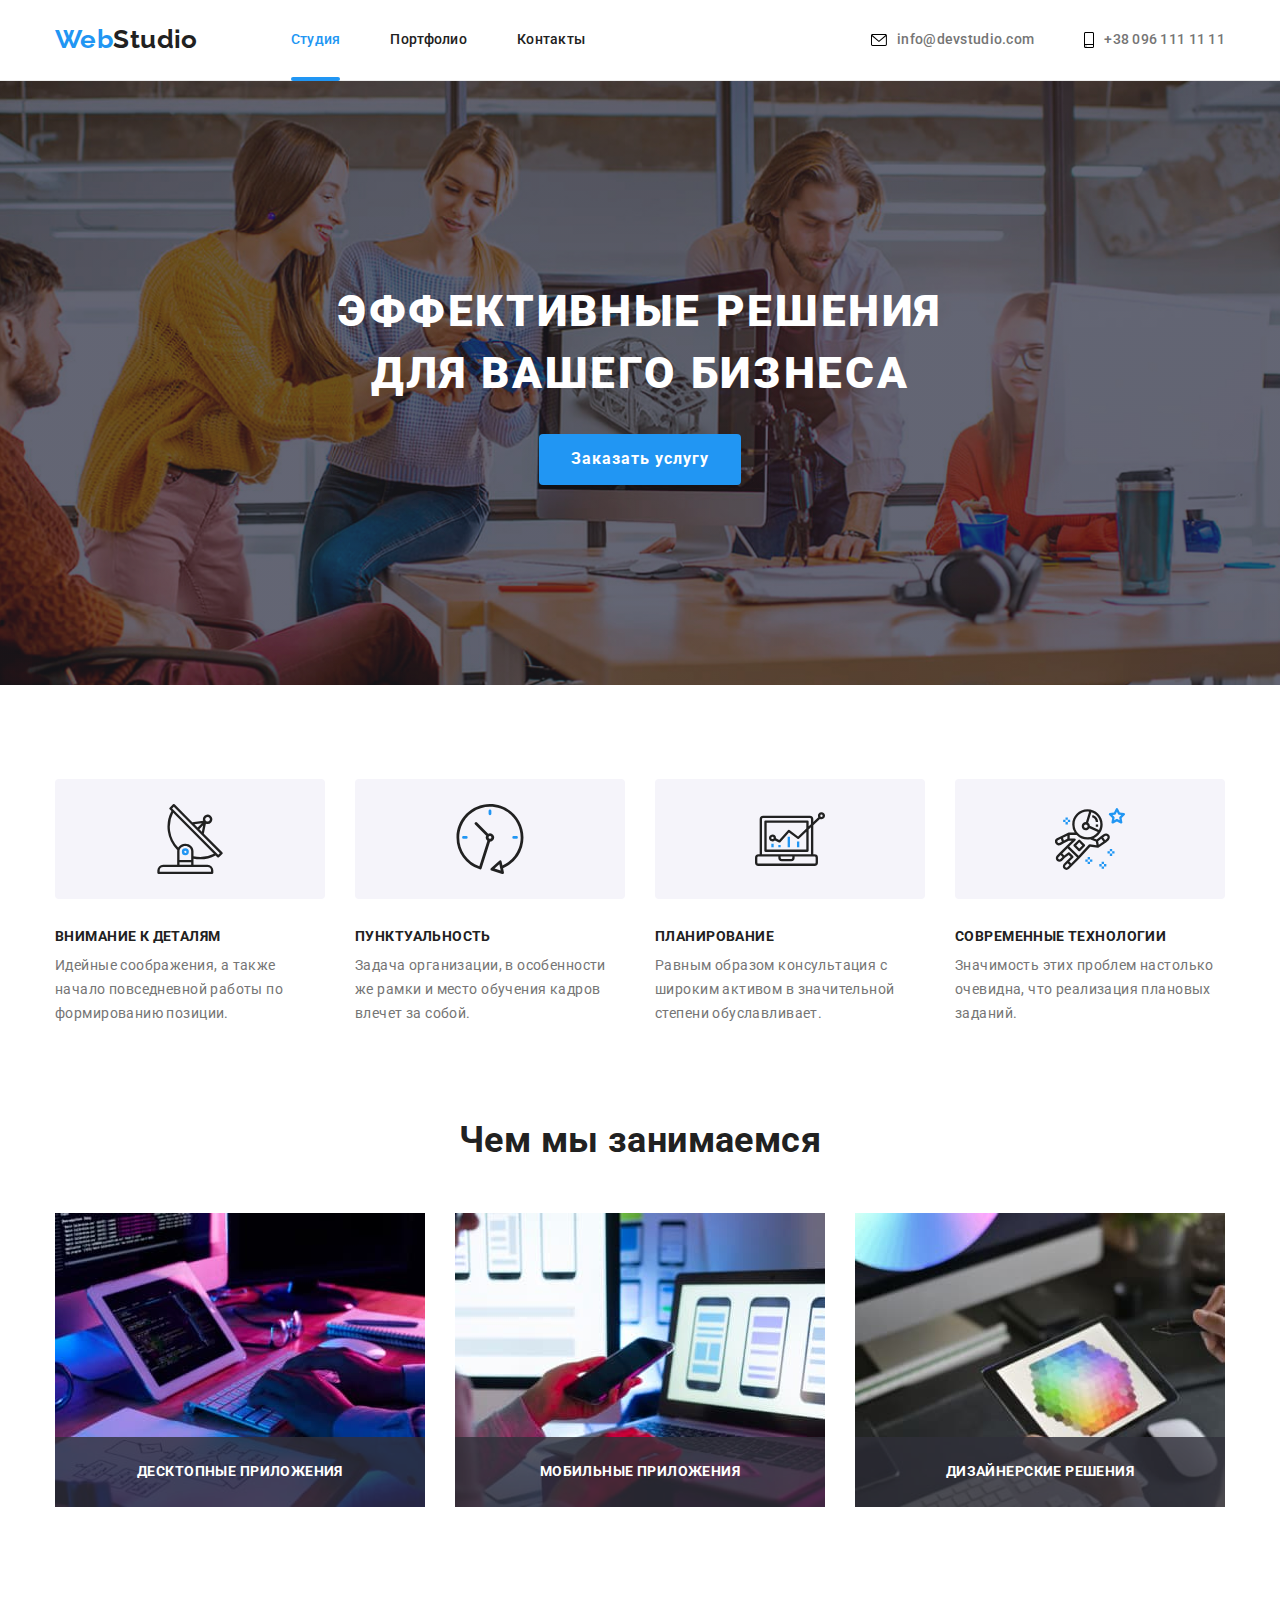
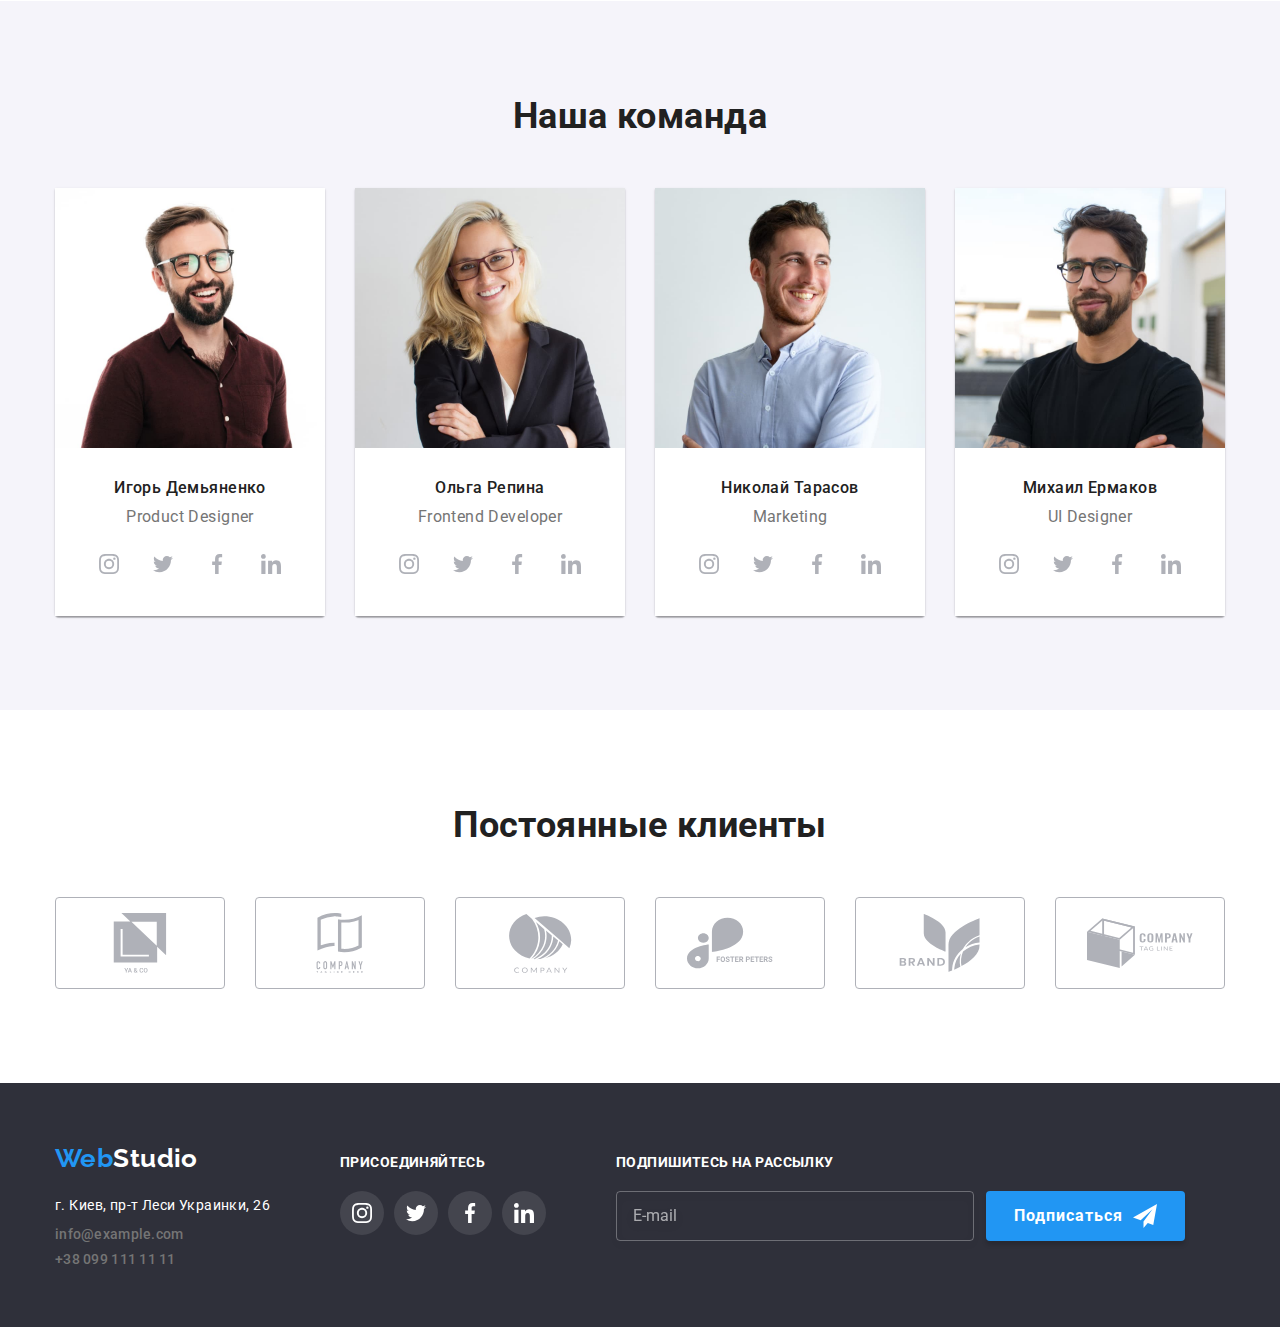
==== index.html @ f2d7e0dc "Initial commit" ====
<!DOCTYPE html>
<html lang="ru">

<head>
	<meta charset="UTF-8">
	<meta http-equiv="X-UA-Compatible" content="IE=edge">
	<meta name="viewport" content="width=device-width, initial-scale=1.0">
	<title>Главная</title>
	<link rel="preconnect" href="https://fonts.googleapis.com">
	<link rel="preconnect" href="https://fonts.gstatic.com" crossorigin>
	<link
		href="https://fonts.googleapis.com/css2?family=Raleway:wght@700&family=Roboto:wght@400;500;700;900&display=swap"
		rel="stylesheet">
	<link rel="stylesheet" href="./css/modern-normalize.css">
	<link rel="stylesheet" href="./css/styles.css">
</head>

<body>
	<header class="header">
		<div class="header__container container">
			<a href="./index.html" class="header__logo logo"><span class="logo-color">Web</span>Studio</a>
			<nav class="header__menu menu">
				<ul class="menu__list">
					<li class="menu__item">
						<a href="./index.html" class="menu__link _active">Студия</a>
					</li>
					<li class="menu__item">
						<a href="./portfolio.html" class="menu__link">Портфолио</a>
					</li>
					<li class="menu__item">
						<a href="#" class="menu__link">Контакты</a>
					</li>
				</ul>
			</nav>
			<ul class="header__list">
				<li class="header__item">
					<a href="mailto:info@devstudio.com" class="header__link contact">
						<svg class="header__icon" width="16" height="12">
							<use href="./images/icons.svg#mail"></use>
						</svg>
						info@devstudio.com
					</a>
				</li>
				<li class="header__item">
					<a href="tel:+380961111111" class="header__link contact">
						<svg class="header__icon" width="10" height="16">
							<use href="./images/icons.svg#phone"></use>
						</svg>
						+38 096 111 11 11
					</a>
				</li>
			</ul>
		</div>
	</header>
	<main class="page">
		<section class="hero">
			<div class="hero__container container">
				<h1 class="hero__title">Эффективные решения для вашего бизнеса</h1>
				<button data-modal-open type="button" class="hero__btn">Заказать услугу</button>
			</div>
		</section>
		<section class="benefits section">
			<div class="benefits__container container">
				<h2 class="visually-hidden">Преимущества</h2>
				<ul class="benefits__list">
					<li class="benefits__item">
						<div class="benefits__box">
							<svg class="benefits__icon" width="70" height="70">
								<use href="./images/icons.svg#antenna"></use>
							</svg>
						</div>
						<h3 class="benefits__title">Внимание к деталям</h3>
						<p class="benefits__text">
							Идейные соображения, а также начало повседневной работы по формированию позиции.
						</p>
					</li>
					<li class="benefits__item">
						<div class="benefits__box">
							<svg class="benefits__icon" width="70" height="70">
								<use href="./images/icons.svg#clock"></use>
							</svg>
						</div>
						<h3 class="benefits__title">Пунктуальность</h3>
						<p class="benefits__text">
							Задача организации, в особенности же рамки и место обучения кадров влечет за собой.
						</p>
					</li>
					<li class="benefits__item">
						<div class="benefits__box">
							<svg class="benefits__icon" width="70" height="70">
								<use href="./images/icons.svg#diagram"></use>
							</svg>
						</div>
						<h3 class="benefits__title">Планирование</h3>
						<p class="benefits__text">
							Равным образом консультация с широким активом в значительной степени обуславливает.
						</p>
					</li>
					<li class="benefits__item">
						<div class="benefits__box">
							<svg class="benefits__icon" width="70" height="70">
								<use href="./images/icons.svg#astronaut"></use>
							</svg>
						</div>
						<h3 class="benefits__title">Современные технологии</h3>
						<p class="benefits__text">
							Значимость этих проблем настолько очевидна, что реализация плановых заданий.
						</p>
					</li>
				</ul>
			</div>
		</section>
		<section class="gallery section">
			<div class="gallery__container container">
				<h2 class="gallery__title title">Чем мы занимаемся</h2>
				<ul class="gallery__list">
					<li class="gallery__item">
						<img src="./images/gallery/box-1.jpg" alt="Работа за компьютером" width="370" height="294">
						<p class="gallery__name">Десктопные приложения</p>
					</li>
					<li class="gallery__item">
						<img src="./images/gallery/box-2.jpg" alt="Работа за телефоном" width="370" height="294">
						<p class="gallery__name">Мобильные приложения</p>
					</li>
					<li class="gallery__item">
						<img src="./images/gallery/box-3.jpg" alt="Работа за планшетом" width="370" height="294">
						<p class="gallery__name">Дизайнерские решения</p>
					</li>
				</ul>
			</div>
		</section>
		<section class="team section">
			<div class="team__container container">
				<h2 class="team__title title">Наша команда</h2>
				<ul class="team__list">
					<li class="team__item">
						<img src="./images/team/human-1.jpg" alt="Парень в очках" width="270" height="260">
						<div class="team__content">
							<h3 class="team__name">Игорь Демьяненко</h3>
							<p class="team__dev" lang="en">Product Designer</p>
							<ul class="social social-center">
								<li class="social-item">
									<a href="#" class="social-link" aria-label="Instagram" target="_blank"
										rel="noopener noreferrer nofollow">
										<svg class="social-icon" width="20" height="20">
											<use href="./images/icons.svg#instagram"></use>
										</svg>
									</a>
								</li>
								<li class="social-item">
									<a href="#" class="social-link" aria-label="Twitter" target="_blank"
										rel="noopener noreferrer nofollow">
										<svg class="social-icon" width="20" height="20">
											<use href="./images/icons.svg#twitter"></use>
										</svg>
									</a>
								</li>
								<li class="social-item">
									<a href="#" class="social-link" aria-label="Facebook" target="_blank"
										rel="noopener noreferrer nofollow">
										<svg class="social-icon" width="20" height="20">
											<use href="./images/icons.svg#facebook"></use>
										</svg>
									</a>
								</li>
								<li class="social-item">
									<a href="#" class="social-link" aria-label="LinkedIn" target="_blank"
										rel="noopener noreferrer nofollow">
										<svg class="social-icon" width="20" height="20">
											<use href="./images/icons.svg#linkedin"></use>
										</svg>
									</a>
								</li>
							</ul>
						</div>
					</li>
					<li class="team__item">
						<img src="./images/team/human-2.jpg" alt="Девушка в очках" width="270" height="260">
						<div class="team__content">
							<h3 class="team__name">Ольга Репина</h3>
							<p class="team__dev" lang="en">Frontend Developer</p>
							<ul class="social social-center">
								<li class="social-item">
									<a href="#" class="social-link" aria-label="Instagram" target="_blank"
										rel="noopener noreferrer nofollow">
										<svg class="social-icon" width="20" height="20">
											<use href="./images/icons.svg#instagram"></use>
										</svg>
									</a>
								</li>
								<li class="social-item">
									<a href="#" class="social-link" aria-label="Twitter" target="_blank"
										rel="noopener noreferrer nofollow">
										<svg class="social-icon" width="20" height="20">
											<use href="./images/icons.svg#twitter"></use>
										</svg>
									</a>
								</li>
								<li class="social-item">
									<a href="#" class="social-link" aria-label="Facebook" target="_blank"
										rel="noopener noreferrer nofollow">
										<svg class="social-icon" width="20" height="20">
											<use href="./images/icons.svg#facebook"></use>
										</svg>
									</a>
								</li>
								<li class="social-item">
									<a href="#" class="social-link" aria-label="LinkedIn" target="_blank"
										rel="noopener noreferrer nofollow">
										<svg class="social-icon" width="20" height="20">
											<use href="./images/icons.svg#linkedin"></use>
										</svg>
									</a>
								</li>
							</ul>
						</div>
					</li>
					<li class="team__item">
						<img src="./images/team/human-3.jpg" alt="Парень в рубашке" width="270" height="260">
						<div class="team__content">
							<h3 class="team__name">Николай Тарасов</h3>
							<p class="team__dev" lang="en">Marketing</p>
							<ul class="social social-center">
								<li class="social-item">
									<a href="#" class="social-link" aria-label="Instagram" target="_blank"
										rel="noopener noreferrer nofollow">
										<svg class="social-icon" width="20" height="20">
											<use href="./images/icons.svg#instagram"></use>
										</svg>
									</a>
								</li>
								<li class="social-item">
									<a href="#" class="social-link" aria-label="Twitter" target="_blank"
										rel="noopener noreferrer nofollow">
										<svg class="social-icon" width="20" height="20">
											<use href="./images/icons.svg#twitter"></use>
										</svg>
									</a>
								</li>
								<li class="social-item">
									<a href="#" class="social-link" aria-label="Facebook" target="_blank"
										rel="noopener noreferrer nofollow">
										<svg class="social-icon" width="20" height="20">
											<use href="./images/icons.svg#facebook"></use>
										</svg>
									</a>
								</li>
								<li class="social-item">
									<a href="#" class="social-link" aria-label="LinkedIn" target="_blank"
										rel="noopener noreferrer nofollow">
										<svg class="social-icon" width="20" height="20">
											<use href="./images/icons.svg#linkedin"></use>
										</svg>
									</a>
								</li>
							</ul>
						</div>
					</li>
					<li class="team__item">
						<img src="./images/team/human-4.jpg" alt="Парень в футболке" width="270" height="260">
						<div class="team__content">
							<h3 class="team__name">Михаил Ермаков</h3>
							<p class="team__dev" lang="en">UI Designer</p>
							<ul class="social social-center">
								<li class="social-item">
									<a href="#" class="social-link" aria-label="Instagram" target="_blank"
										rel="noopener noreferrer nofollow">
										<svg class="social-icon" width="20" height="20">
											<use href="./images/icons.svg#instagram"></use>
										</svg>
									</a>
								</li>
								<li class="social-item">
									<a href="#" class="social-link" aria-label="Twitter" target="_blank"
										rel="noopener noreferrer nofollow">
										<svg class="social-icon" width="20" height="20">
											<use href="./images/icons.svg#twitter"></use>
										</svg>
									</a>
								</li>
								<li class="social-item">
									<a href="#" class="social-link" aria-label="Facebook" target="_blank"
										rel="noopener noreferrer nofollow">
										<svg class="social-icon" width="20" height="20">
											<use href="./images/icons.svg#facebook"></use>
										</svg>
									</a>
								</li>
								<li class="social-item">
									<a href="#" class="social-link" aria-label="LinkedIn" target="_blank"
										rel="noopener noreferrer nofollow">
										<svg class="social-icon" width="20" height="20">
											<use href="./images/icons.svg#linkedin"></use>
										</svg>
									</a>
								</li>
							</ul>
						</div>
					</li>
				</ul>
			</div>
		</section>
		<section class="clients section">
			<div class="clients__container container">
				<h2 class="clients__title title">Постоянные клиенты</h2>
				<ul class="clients__list">
					<li class="clients__item">
						<a href="#" class="clients__link" aria-label="YA & CO">
							<svg class="clients__icon" width="106" height="60">
								<use href="./images/icons.svg#client-1"></use>
							</svg>
						</a>
					</li>
					<li class="clients__item">
						<a href="#" class="clients__link" aria-label="Company Tagline Here">
							<svg class="clients__icon" width="106" height="60">
								<use href="./images/icons.svg#client-2"></use>
							</svg>
						</a>
					</li>
					<li class="clients__item">
						<a href="#" class="clients__link" aria-label="Company">
							<svg class="clients__icon" width="106" height="60">
								<use href="./images/icons.svg#client-3"></use>
							</svg>
						</a>
					</li>
					<li class="clients__item">
						<a href="#" class="clients__link" aria-label="Foster Peters">
							<svg class="clients__icon" width="106" height="60">
								<use href="./images/icons.svg#client-4"></use>
							</svg>
						</a>
					</li>
					<li class="clients__item">
						<a href="#" class="clients__link" aria-label="Brand">
							<svg class="clients__icon" width="106" height="60">
								<use href="./images/icons.svg#client-5"></use>
							</svg>
						</a>
					</li>
					<li class="clients__item">
						<a href="#" class="clients__link" aria-label="Company Tag Line">
							<svg class="clients__icon" width="106" height="60">
								<use href="./images/icons.svg#client-6"></use>
							</svg>
						</a>
					</li>
				</ul>
			</div>
		</section>
		<footer class="footer">
			<div class="footer__container container">
				<div class="footer__contacts">
					<a href="./index.html" class="footer__logo logo"><span class="logo-color">Web</span>Studio</a>
					<address class="footer__address">
						г. Киев, пр-т Леси Украинки, 26
					</address>
					<ul class="footer__list">
						<li class="footer__item">
							<a href="mailto:info@example.com" class="footer__link contact">info@example.com</a>
						</li>
						<li class="footer__item">
							<a href="tel:+380991111111" class="footer__link contact">+38 099 111 11 11</a>
						</li>
					</ul>
				</div>
				<div class="footer__social">
					<b class="footer__title">Присоединяйтесь</b>
					<ul class="social">
						<li class="social-item">
							<a href="#" class="social-link social-link_bg" aria-label="Instagram" target="_blank"
								rel="noopener noreferrer nofollow">
								<svg class="social-icon social-icon_white" width="20" height="20">
									<use href="./images/icons.svg#instagram"></use>
								</svg>
							</a>
						</li>
						<li class="social-item">
							<a href="#" class="social-link social-link_bg" aria-label="Twitter" target="_blank"
								rel="noopener noreferrer nofollow">
								<svg class="social-icon social-icon_white" width="20" height="20">
									<use href="./images/icons.svg#twitter"></use>
								</svg>
							</a>
						</li>
						<li class="social-item">
							<a href="#" class="social-link social-link_bg" aria-label="Facebook" target="_blank"
								rel="noopener noreferrer nofollow">
								<svg class="social-icon social-icon_white" width="20" height="20">
									<use href="./images/icons.svg#facebook"></use>
								</svg>
							</a>
						</li>
						<li class="social-item">
							<a href="#" class="social-link social-link_bg" aria-label="LinkedIn" target="_blank"
								rel="noopener noreferrer nofollow">
								<svg class="social-icon social-icon_white" width="20" height="20">
									<use href="./images/icons.svg#linkedin"></use>
								</svg>
							</a>
						</li>
					</ul>
				</div>
				<div class="footer__subscribe subscribe-footer">
					<b class="footer__title">Подпишитесь на рассылку</b>
					<form name="subscribe" autocomplete="off" class="subscribe-footer__form">
						<input type="email" name="email" class="subscribe-footer__input" placeholder="E-mail">
						<button type="submit" class="subscribe-footer__btn">
							Подписаться
							<svg width="24" height="24" class="subscribe-footer__icon">
								<use href="./images/icons.svg#send"></use>
							</svg>
						</button>
					</form>
				</div>
			</div>
		</footer>
		<div data-modal class="modal is-hidden">
			<div class="modal__wrapper">
				<button data-modal-close type="button" class="modal__close">
					<svg class="modal__icon-btn" width="18" height="18">
						<use href="./images/icons.svg#close"></use>
					</svg>
				</button>
				<div class="modal__content">
					<h2 class="modal__title">Оставьте свои данные, мы вам перезвоним</h2>
					<form name="user-form" autocomplete="off" class="modal__form">
						<label class="modal__label">
							<span class="modal__label-text">Имя</span>
							<input type="text" name="name" class="modal__input" required>
							<svg class="modal__icon" width="18" height="18">
								<use href="./images/icons.svg#modal-user"></use>
							</svg>
						</label>
						<label class="modal__label">
							<span class="modal__label-text">Телефон</span>
							<input type="tel" name="tel" class="modal__input" required>
							<svg class="modal__icon" width="18" height="18">
								<use href="./images/icons.svg#modal-phone"></use>
							</svg>
						</label>
						<label class="modal__label">
							<span class="modal__label-text">Почта</span>
							<input type="email" name="email" class="modal__input" required>
							<svg class="modal__icon" width="18" height="18">
								<use href="./images/icons.svg#modal-mail"></use>
							</svg>
						</label>
						<label class="modal__label">
							<span class="modal__label-text">Комментарий</span>
							<textarea name="comment" placeholder="Введите текст"
								class="modal__input modal__input-message"></textarea>
						</label>
						<label class="modal__label-check">
							<input type="checkbox" name="check" value="terms" class="modal__input-check">
							<svg class="modal__icon-check" width="11" height="8">
								<use href="./images/icons.svg#modal-check"></use>
							</svg>
							<span class="modal__terms">
								Соглашаюсь с рассылкой и принимаю
								<a href="#" class="modal__terms-link">Условия договора</a>
							</span>
						</label>
						<button type="submit" class="modal__btn">Отправить</button>
					</form>
				</div>
			</div>
		</div>
	</main>
	<script src="./js/modal.js"></script>
</body>

</html>
---- css/styles.css ----
/* Переменные */
:root {
	--main-color: #212121;
	--front-color: #2196f3;
	--other-color: #757575;
	--light-color: #fff;
	--icon-color: #afb1b8;

	--main-bg-color: #2f303a;
	--light-bg-color: #f5f4fa;
	--btn-bg-color: #2196f3;

	--items: 4;
	--indent: 30px;
}

/* Общие стили */
.visually-hidden {
	position: absolute;
	width: 1px;
	height: 1px;
	margin: -1px;
	border: 0;
	padding: 0;
	white-space: nowrap;
	clip-path: inset(100%);
	clip: rect(0 0 0 0);
	overflow: hidden;
}

.container {
	max-width: 1200px;
	margin: 0 auto;
	padding: 0 15px;
}

.logo {
	font-family: 'Raleway';
	font-weight: 700;
	font-size: 26px;
	line-height: 1.2;
}
.logo-color {
	color: var(--front-color);
}

.section {
	padding: 94px 0;
}

.title {
	text-align: center;
	font-weight: 700;
	font-size: 36px;
	line-height: 1.2;
	margin-bottom: 50px;
}

.social {
	display: flex;
	column-gap: 10px;
}
.social-center {
	justify-content: center;
}
.social-link {
	display: flex;
	justify-content: center;
	align-items: center;
	width: 44px;
	height: 44px;
	border-radius: 100%;
	transition: background-color 250ms cubic-bezier(0.4, 0, 0.2, 1);
}
.social-link_bg {
	background-color: rgba(255, 255, 255, 0.1);
}
.social-link:hover,
.social-link:focus {
	background-color: var(--front-color);
}
.social-icon {
	fill: var(--icon-color);
	transition: fill 250ms cubic-bezier(0.4, 0, 0.2, 1);
}
.social-icon_white {
	fill: var(--light-color);
}
.social-link:hover .social-icon,
.social-link:focus .social-icon {
	fill: var(--light-color);
}

/* Header */
.header {
	border-bottom: 1px solid #ececec;
}
.header__container {
	display: flex;
	align-items: center;
}
.menu__list {
	display: flex;
	column-gap: 50px;
	margin-left: 93px;
}
.menu__link {
	position: relative;
	font-weight: 500;
	letter-spacing: .02em;
	display: block;
	padding: 32px 0;
	transition: color 250ms cubic-bezier(0.4, 0, 0.2, 1);
}
.menu__link::after {
	content: '';
	position: absolute;
	left: 0;
	bottom: -1.5px;
	width: 100%;
	height: 4px;
	border-radius: 2px;	
	background-color: var(--front-color);
	transform: scale(0);
	transition: transform 250ms cubic-bezier(0.4, 0, 0.2, 1);
}
.menu__link:hover,
.menu__link:focus {
	color: var(--front-color);
}
.menu__link:hover::after,
.menu__link:focus::after{
	transform: scale(1);
}
._active {
	color: var(--front-color);
	
}
._active::after {
	transform: scale(1);
}
.header__list {
	display: flex;
	column-gap: 50px;
	margin-left: auto;
}
.header__link {
	display: flex;
	align-items: center;
	column-gap: 10px;
	padding: 32px 0;
}
.header__link:hover .header__icon,
.header__link:focus .header__icon {
	fill: var(--front-color);
}
.header__icon {
	transition: fill 250ms cubic-bezier(0.4, 0, 0.2, 1);
}

.contact {
	font-weight: 500;
	letter-spacing: .02em;
	color: var(--other-color);
	transition: color 250ms cubic-bezier(0.4, 0, 0.2, 1);
}
.contact:hover,
.contact:focus {
	color: var(--front-color);
}

/* Footer */
.footer {
	background-color: var(--main-bg-color);
	padding: 60px 0;
}
.footer__container {
	display: flex;
	align-items: baseline;
	column-gap: 70px;
}
.footer__logo {
	display: block;
	color: var(--light-color);
	margin-bottom: 20px;
}
.footer__address {
	line-height: 1.7;
	color: var(--light-color);
	margin-bottom: 9px;
}
.footer__item:not(:last-child) {
	margin-bottom: 9px;
}
.footer__title {
	display: block;
	font-weight: 700;
	text-transform: uppercase;
	color: var(--light-color);
	margin-bottom: 20px;
}
.footer__subscribe {
}
.subscribe-footer {
}
.subscribe-footer__form {
	display: flex;
	column-gap: 12px;
}
.subscribe-footer__input {
	padding: 15px 16px;
	width: 358px;
	height: 50px;
	border: 1px solid rgba(255, 255, 255, 0.3);
	filter: drop-shadow(0px 4px 4px rgba(0, 0, 0, 0.15));
	border-radius: 4px;
	outline: none;
	background-color: inherit;
	color: var(--light-color);
	transition: border-color 250ms cubic-bezier(0.4, 0, 0.2, 1);
}
.subscribe-footer__input::placeholder {
	font-size: 16px;
	line-height: 1.3;
	color: rgba(255, 255, 255, 0.6);
}
.subscribe-footer__input:focus {
	border-color: var(--front-color);
}
.subscribe-footer__btn {
	display: flex;
	justify-content: center;
	align-items: center;
	column-gap: 10px;
	padding: 10px 28px;
	background-color: var(--btn-bg-color);
	box-shadow: 0px 4px 4px rgba(0, 0, 0, 0.15);
	border-radius: 4px;
	font-size: 16px;
	line-height: 1.9;
	letter-spacing: .06em;
	font-weight: 700;
	color: var(--light-color);
	transition: background-color 250ms cubic-bezier(0.4, 0, 0.2, 1), box-shadow 250ms cubic-bezier(0.4, 0, 0.2, 1);
}
.subscribe-footer__btn:hover,
.subscribe-footer__btn:focus {
	background-color: #188ce8;
}
.subscribe-footer__icon {
	fill: var(--light-color);
}

/* Главная страница */
/* Section Hero */
.hero {
	background-color: var(--main-bg-color);
	background-image: linear-gradient(to right, rgba(47, 48, 58, 0.4), rgba(47, 48, 58, 0.4)), 
							url("../images/hero/bg.jpg");
	background-repeat: no-repeat;
	background-size: cover;
	background-position: top center;
	padding: 200px 0;
	max-width: 1600px;
	margin: 0 auto;
}
.hero__title {
	font-weight: 900;
	font-size: 44px;
	line-height: 1.4;
	letter-spacing: .06em;
	text-transform: uppercase;
	color: var(--light-color);
	text-align: center;
	max-width: 700px;
	margin: 0 auto 30px;
}
.hero__btn {
	display: block;
	margin: 0 auto;
	padding: 10px 32px;
	background-color: var(--btn-bg-color);
	box-shadow: 0px 4px 4px rgba(0, 0, 0, 0.15);
	border-radius: 4px;
	font-weight: 700;
	font-size: 16px;
	line-height: 1.9;
	letter-spacing: .06em;
	color: var(--light-color);
	transition: background-color 250ms cubic-bezier(0.4, 0, 0.2, 1), box-shadow 250ms cubic-bezier(0.4, 0, 0.2, 1);
}
.hero__btn:hover,
.hero__btn:focus {
	background-color: #188ce8;
	box-shadow: 5px 10px 10px rgba(0, 0, 0, 0.35);
}

/* Section Benefits */
.benefits {
	padding-bottom: 47px;
}
.benefits__list {
	display: flex;
	column-gap: var(--indent);
}
.benefits__item {
	flex-basis: calc((100% - var(--indent) * (var(--items) - 1)) / var(--items));
	letter-spacing: .03em;
}
.benefits__box {
	width: 270px;
	height: 120px;
	display: flex;
	justify-content: center;
	align-items: center;
	margin-bottom: 30px;
	background-color: var(--light-bg-color);
	border-radius: 4px;
}
.benefits__icon {
	display: block;
}
.benefits__title {
	font-weight: 700;
	text-transform: uppercase;
	margin-bottom: 10px;
}
.benefits__text {
	line-height: 1.7;
	color: var(--other-color);
}

/* Section Gallery */
.gallery {
	padding-top: 47px;
}
.gallery__list {
	display: flex;
	column-gap: var(--indent);
	--items: 3;
}
.gallery__item {
	flex-basis: calc((100% - var(--indent) * (var(--items) - 1)) / var(--items));
	position: relative;
}
.gallery__name {
	position: absolute;
	left: 0;
	bottom: 0;
	width: 100%;
	height: 70px;
	background-color: rgba(47, 48, 58, 0.8);
	color: var(--light-color);
	font-weight: 700;
	text-transform: uppercase;
	display: flex;
	justify-content: center;
	align-items: center;
}

/* Section Team */
.team {
	background-color: var(--light-bg-color);
}
.team__list {
	display: flex;
	column-gap: var(--indent);
}
.team__item {
	flex-basis: calc((100% - var(--indent) * (var(--items) - 1)) / var(--items));
	box-shadow: 0px 1px 3px rgba(0, 0, 0, 0.12), 
					0px 1px 1px rgba(0, 0, 0, 0.14), 
					0px 2px 1px rgba(0, 0,0, 0.2);
	border-radius: 0px 0px 4px 4px;
}
.team__content {
	font-size: 16px;
	line-height: 1.2;
	padding: 30px 0;
	text-align: center;
	background-color: var(--light-color);
}
.team__name {
	font-weight: 500;
	margin-bottom: 10px;
}
.team__dev {
	color: var(--other-color);
	margin-bottom: 16px;
}

/* Section Clients */
.clients__list {
	display: flex;
	column-gap: var(--indent);
}
.clients__item {
	flex-basis: calc((100% - var(--indent) * (var(--items) - 1)) / var(--items));
}
.clients__link {
	width: 170px;
	height: 92px;
	display: flex;
	justify-content: center;
	align-items: center;
	border: 1px solid var(--icon-color);
	border-radius: 4px;
	transition: border-color 250ms cubic-bezier(0.4, 0, 0.2, 1);
}
.clients__link:hover,
.clients__link:focus {
	border-color: var(--front-color);
}
.clients__icon {
	fill: var(--icon-color);
	transition: fill 250ms cubic-bezier(0.4, 0, 0.2, 1);
}
.clients__link:hover .clients__icon,
.clients__link:focus .clients__icon {
	fill: var(--front-color);
}

/* Страница Портфолио */
.portfolio__list {
	display: flex;
	justify-content: center;
	align-items: center;
	column-gap: 8px;
	margin-bottom: 50px;
}
.portfolio__btn {
	background-color: var(--light-bg-color);
	border-radius: 4px;
	font-weight: 500;
	font-size: 16px;
	line-height: 1.6;
	padding: 6px 22px;
	transition: background-color 250ms cubic-bezier(0.4, 0, 0.2, 1),
					color 250ms cubic-bezier(0.4, 0, 0.2, 1),
					box-shadow 250ms cubic-bezier(0.4, 0, 0.2, 1);
}
.portfolio__btn:hover,
.portfolio__btn:focus {
	background-color: var(--btn-bg-color);
	box-shadow: 0px 3px 1px rgba(0, 0, 0, 0.1),
					0px 1px 2px rgba(0, 0, 0, 0.08),
					0px 2px 2px rgba(0, 0, 0, 0.12);
	color: var(--light-color);				
}
._btn-active {
	background-color: var(--btn-bg-color);
	color: var(--light-color);
}
.portfolio__catalog {
	display: flex;
	flex-wrap: wrap;
	gap: var(--indent);
	--items: 3;
}
.catalog-portfolio__item {
	flex-basis: calc((100% - var(--indent) * (var(--items) - 1)) / var(--items));
}
.catalog-portfolio__link {
	transition: box-shadow 250ms cubic-bezier(0.4, 0, 0.2, 1);
}
.catalog-portfolio__link:hover,
.catalog-portfolio__link:focus {
	display: block;
	box-shadow: 0px 1px 1px rgba(0, 0, 0, 0.12),
					0px 4px 4px rgba(0, 0, 0, 0.06),
					1px 4px 6px rgba(0, 0, 0, 0.16);
}
.catalog-portfolio__content {
	padding: 20px 24px;
	border: 1px solid #eee;
	border-top: none;
	position: relative;
	z-index: 10;
}
.catalog-portfolio__title {
	font-weight: 700;
	font-size: 18px;
	line-height: 1.9;
	letter-spacing: .06em;
	margin-bottom: 4px;
}
.catalog-portfolio__chapter {
	font-size: 16px;
	line-height: 1.7;
	color: var(--other-color);
}
.catalog-portfolio__box {
	position: relative;
	overflow: hidden;
}
.catalog-portfolio__overlay {
	position: absolute;
	top: 0;
	left: 0;
	width: 100%;
	height: 100%;
	background-color: rgba(33, 150, 243, 0.9);
	display: flex;
	justify-content: center;
	align-items: center;
	transform: translateY(100%);
	transition: transform 250ms cubic-bezier(0.4, 0, 0.2, 1);
}
.catalog-portfolio__description {
	font-size: 18px;
	line-height: 1.6;
	color: var(--light-color);
	max-width: 322px;
}
.catalog-portfolio__link:hover .catalog-portfolio__overlay,
.catalog-portfolio__link:focus .catalog-portfolio__overlay {
	transform: translateY(0);
}

/* Модальное окно */
.modal {
	position: fixed;
	top: 0;
	right: 0;
	bottom: 0;
	left: 0;
	background-color: rgba(0, 0, 0, 0.2);
	transition: opacity 250ms cubic-bezier(0.4, 0, 0.2, 1),
					visibility 250ms cubic-bezier(0.4, 0, 0.2, 1);
}
.is-hidden {
	opacity: 0;
	visibility: hidden;
	pointer-events: none;
}
.modal.is-hidden .modal__wrapper {
	transform: translate(-50%, -50%) scale(0.3);
}
.modal__wrapper {
	position: absolute;
	top: 50%;
	left: 50%;
	transform: translate(-50%, -50%) scale(1);
	width: 528px;
	height: 581px;
	border-radius: 4px;
	background-color: var(--light-color);
	transition: transform 250ms cubic-bezier(0.4, 0, 0.2, 1);
}
.modal__content {
	padding: 40px;
}
.modal__close {
	position: absolute;
	top: 8px;
	right: 8px;
	width: 30px;
	height: 30px;
	border-radius: 100%;
	display: flex;
	justify-content: center;
	align-items: center;
	border: 1px solid rgba(0, 0, 0, 0.1);
	transition: border-color 250ms cubic-bezier(0.4, 0, 0.2, 1);
}
.modal__icon-btn {
	transition: fill 250ms cubic-bezier(0.4, 0, 0.2, 1);
}
.modal__close:hover .modal__icon-btn,
.modal__close:focus .modal__icon-btn {
	fill: var(--front-color);
}
.modal__title {
	font-weight: 700;
	font-size: 20px;
	line-height: 1.2;
	text-align: center;
	margin-bottom: 12px;
}
.modal__form {
}
.modal__label {
	display: block;
	position: relative;
}
.modal__label:not(:last-child) {
	margin-bottom: 10px;
}
.modal__label-text {
	display: block;
	font-size: 12px;
	line-height: 1.2;
	letter-spacing: .01em;
	color: var(--other-color);
	margin-bottom: 4px;
}
.modal__input {
	display: block;
	width: 100%;
	border: 1px solid rgba(33, 33, 33, 0.2);
	border-radius: 4px;
	padding: 12px 42px;
	outline: none;
	transition: border-color 250ms cubic-bezier(0.4, 0, 0.2, 1);
}
.modal__input-message {
	padding: 12px 16px;
	height: 120px;
	resize: none;
}
.modal__input-message::placeholder {
	letter-spacing: .01em;
	color: rgba(117, 117, 117, 0.5);
}
.modal__icon {
	position: absolute;
	top: 50%;
	left: 12px;
	transition: fill 250ms cubic-bezier(0.4, 0, 0.2, 1);
}
.modal__label:focus-within .modal__input {
	border-color: var(--front-color);
}
.modal__label:focus-within .modal__icon {
	fill: var(--front-color);
}

.modal__label-check {
	display: flex;
	justify-content: center;
	align-items: center;
	column-gap: 8px;
	margin: 20px 0 30px 0;
}
.modal__input-check {
	position: absolute;
	z-index: -1;
	opacity: 0;
}
.modal__icon-check {
	fill: var(--light-color);
	width: 16px;
	height: 16px;
	border: 2px solid var(--main-color);
	border-radius: 4px;
	transition: border-color 250ms cubic-bezier(0.4, 0, 0.2, 1), box-shadow 250ms cubic-bezier(0.4, 0, 0.2, 1),
					background-color 250ms cubic-bezier(0.4, 0, 0.2, 1), box-shadow 250ms cubic-bezier(0.4, 0, 0.2, 1);
}
.modal__terms {
	line-height: 1.7;
	color: var(--other-color);
}
.modal__terms-link {
	color: var(--front-color);
	text-decoration: underline !important;
}
.modal__input-check:checked + .modal__icon-check {
	background-color: var(--front-color);
	border-color: transparent;
}

.modal__btn {
	display: block;
	margin: 0 auto;
	padding: 10px 55px;
	background-color: var(--btn-bg-color);
	box-shadow: 0px 4px 4px rgba(0, 0, 0, 0.15);
	border-radius: 4px;
	font-weight: 700;
	font-size: 16px;
	line-height: 1.9;
	letter-spacing: .06em;
	color: var(--light-color);
	transition: background-color 250ms cubic-bezier(0.4, 0, 0.2, 1), box-shadow 250ms cubic-bezier(0.4, 0, 0.2, 1);
}
.modal__btn:hover,
.modal__btn:focus {
	background-color: #188ce8;
}
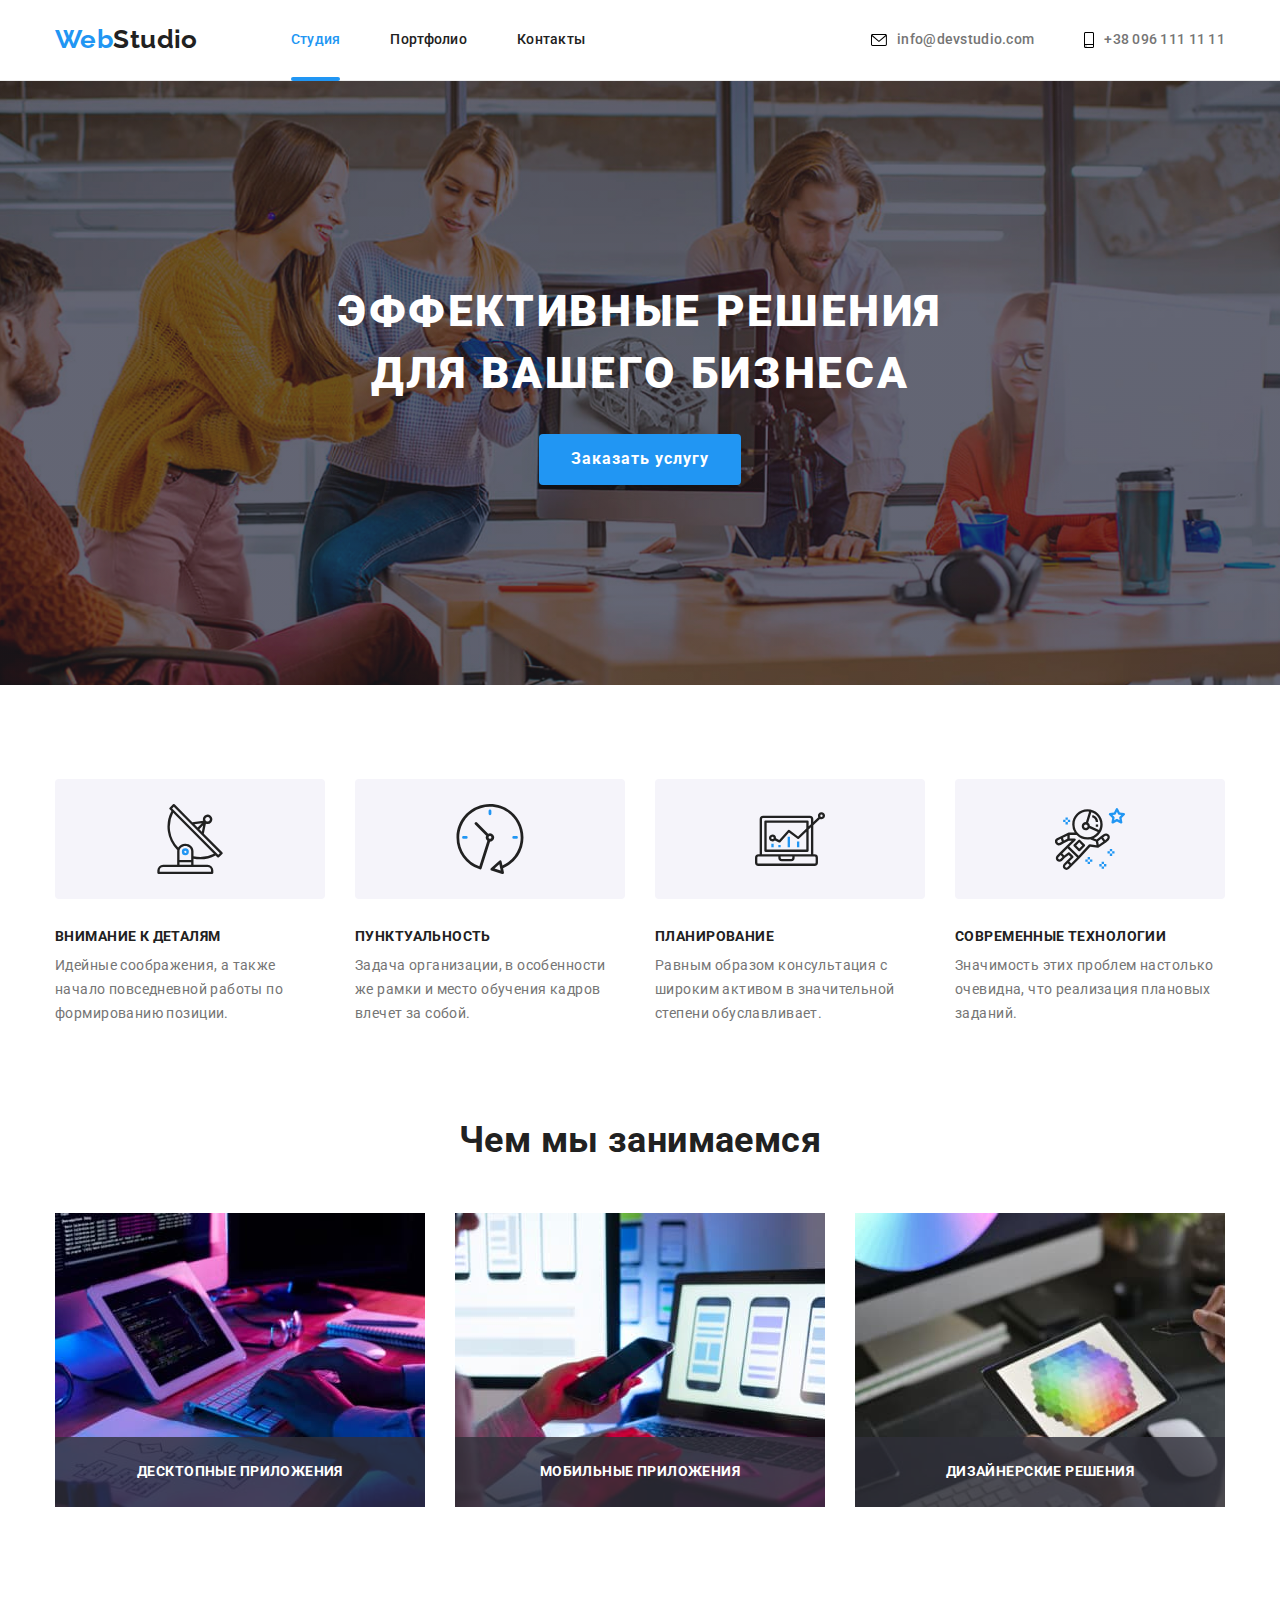
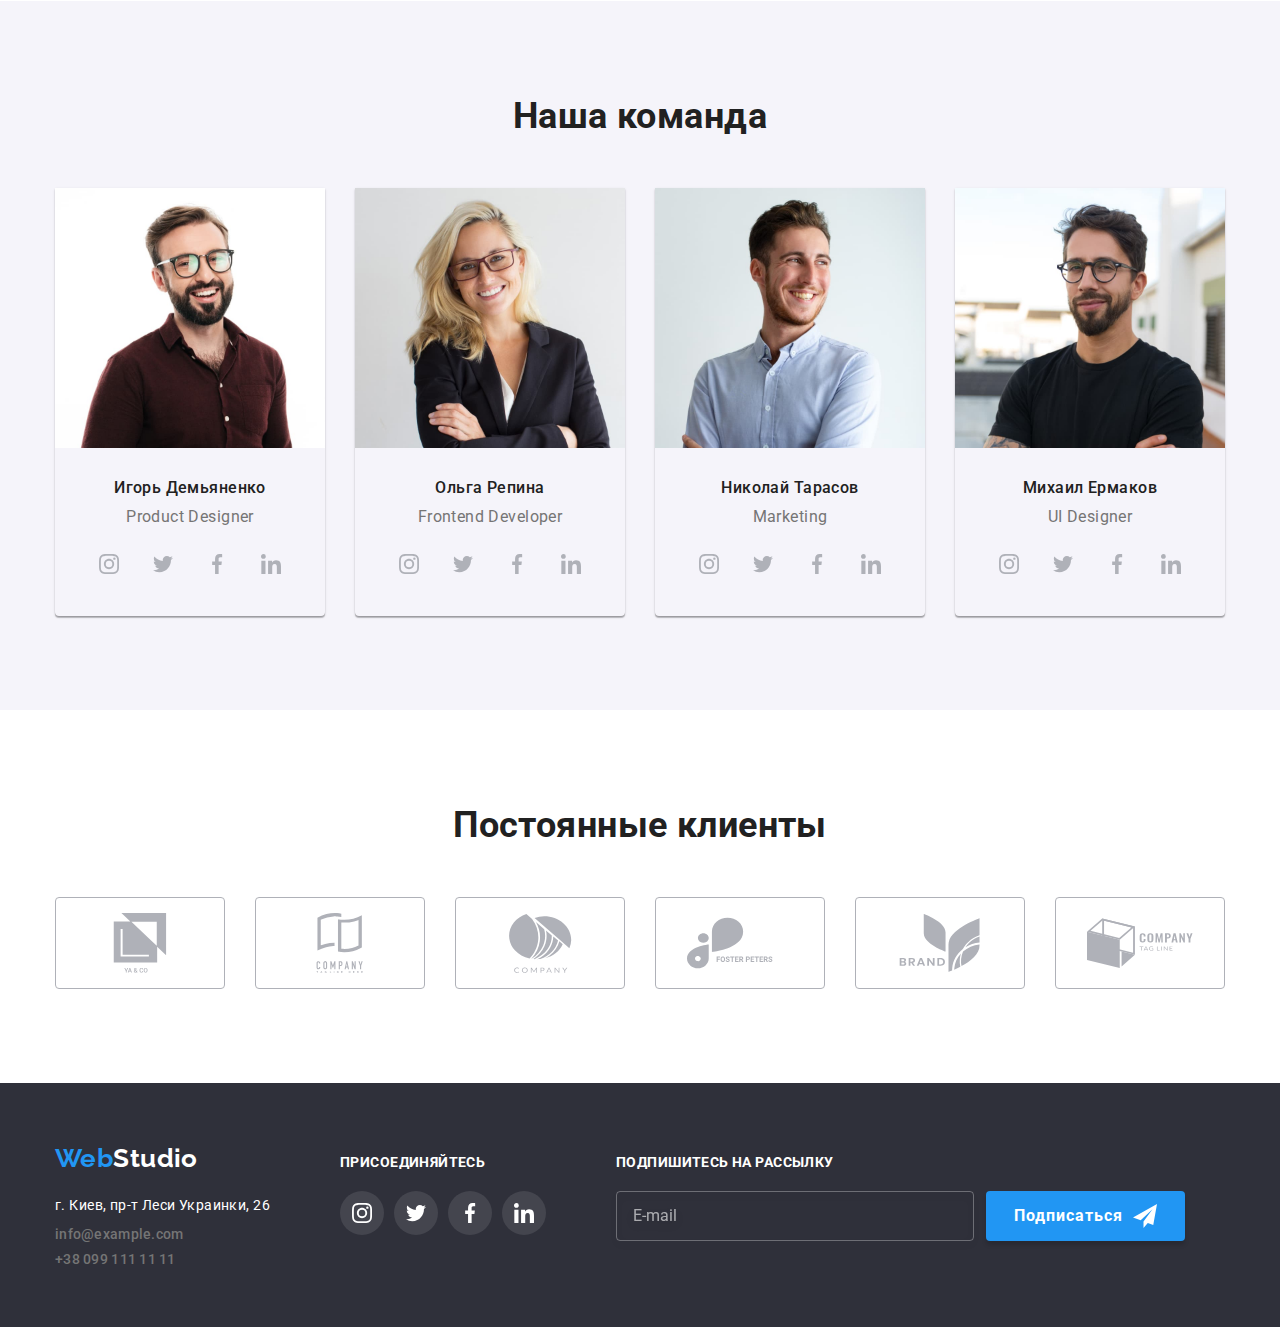
==== commit 0923093c: "add" ====
--- a/index.html
+++ b/index.html
@@ -12,55 +12,57 @@
 		href="https://fonts.googleapis.com/css2?family=Raleway:wght@700&family=Roboto:wght@400;500;700;900&display=swap"
 		rel="stylesheet">
 	<link rel="stylesheet" href="./css/modern-normalize.css">
-	<link rel="stylesheet" href="./css/styles.css">
+	<link rel="stylesheet" href="./css/main.min.css">
 </head>
 
 <body>
 	<header class="header">
-		<div class="header__container container">
-			<a href="./index.html" class="header__logo logo"><span class="logo-color">Web</span>Studio</a>
-			<nav class="header__menu menu">
-				<ul class="menu__list">
-					<li class="menu__item">
-						<a href="./index.html" class="menu__link _active">Студия</a>
-					</li>
-					<li class="menu__item">
-						<a href="./portfolio.html" class="menu__link">Портфолио</a>
-					</li>
-					<li class="menu__item">
-						<a href="#" class="menu__link">Контакты</a>
+		<div class="container">
+			<div class="header__inner">
+				<a href="/" class="logo"><span class="logo__color">Web</span>Studio</a>
+				<nav class="header__menu menu">
+					<ul class="menu__list">
+						<li class="menu__item">
+							<a href="./index.html" class="menu__link menu__link--active">Студия</a>
+						</li>
+						<li class="menu__item">
+							<a href="./portfolio.html" class="menu__link">Портфолио</a>
+						</li>
+						<li class="menu__item">
+							<a href="#" class="menu__link">Контакты</a>
+						</li>
+					</ul>
+				</nav>
+				<ul class="header__list">
+					<li class="header__item">
+						<a href="mailto:info@devstudio.com" class="header__link contacts-link">
+							<svg class="header__icon" width="16" height="12">
+								<use href="./images/icons.svg#mail"></use>
+							</svg>
+							info@devstudio.com
+						</a>
+					</li>
+					<li class="header__item">
+						<a href="tel:+380961111111" class="header__link contacts-link">
+							<svg class="header__icon" width="10" height="16">
+								<use href="./images/icons.svg#phone"></use>
+							</svg>
+							+38 096 111 11 11
+						</a>
 					</li>
 				</ul>
-			</nav>
-			<ul class="header__list">
-				<li class="header__item">
-					<a href="mailto:info@devstudio.com" class="header__link contact">
-						<svg class="header__icon" width="16" height="12">
-							<use href="./images/icons.svg#mail"></use>
-						</svg>
-						info@devstudio.com
-					</a>
-				</li>
-				<li class="header__item">
-					<a href="tel:+380961111111" class="header__link contact">
-						<svg class="header__icon" width="10" height="16">
-							<use href="./images/icons.svg#phone"></use>
-						</svg>
-						+38 096 111 11 11
-					</a>
-				</li>
-			</ul>
+			</div>
 		</div>
 	</header>
-	<main class="page">
+	<main>
 		<section class="hero">
-			<div class="hero__container container">
+			<div class="container">
 				<h1 class="hero__title">Эффективные решения для вашего бизнеса</h1>
-				<button data-modal-open type="button" class="hero__btn">Заказать услугу</button>
+				<button data-modal-open type="button" class="hero__btn button">Заказать услугу</button>
 			</div>
 		</section>
 		<section class="benefits section">
-			<div class="benefits__container container">
+			<div class="container">
 				<h2 class="visually-hidden">Преимущества</h2>
 				<ul class="benefits__list">
 					<li class="benefits__item">
@@ -110,27 +112,28 @@
 				</ul>
 			</div>
 		</section>
-		<section class="gallery section">
-			<div class="gallery__container container">
-				<h2 class="gallery__title title">Чем мы занимаемся</h2>
-				<ul class="gallery__list">
-					<li class="gallery__item">
-						<img src="./images/gallery/box-1.jpg" alt="Работа за компьютером" width="370" height="294">
-						<p class="gallery__name">Десктопные приложения</p>
-					</li>
-					<li class="gallery__item">
-						<img src="./images/gallery/box-2.jpg" alt="Работа за телефоном" width="370" height="294">
-						<p class="gallery__name">Мобильные приложения</p>
-					</li>
-					<li class="gallery__item">
-						<img src="./images/gallery/box-3.jpg" alt="Работа за планшетом" width="370" height="294">
-						<p class="gallery__name">Дизайнерские решения</p>
+		<section class="services section">
+			<div class="container">
+				<h2 class="services__title title">Чем мы занимаемся</h2>
+				<ul class="services__list">
+					<li class="services__item">
+						<img src="./images/services/box-1.jpg" alt="Разработка десктопных приложений" width="370"
+							height="294">
+						<p class="services__name">Десктопные приложения</p>
+					</li>
+					<li class="services__item">
+						<img src="./images/services/box-2.jpg" alt="Разработка мобильных приложений" width="370" height="294">
+						<p class="services__name">Мобильные приложения</p>
+					</li>
+					<li class="services__item">
+						<img src="./images/services/box-3.jpg" alt="Разработка дизайнерских решений" width="370" height="294">
+						<p class="services__name">Дизайнерские решения</p>
 					</li>
 				</ul>
 			</div>
 		</section>
 		<section class="team section">
-			<div class="team__container container">
+			<div class="container">
 				<h2 class="team__title title">Наша команда</h2>
 				<ul class="team__list">
 					<li class="team__item">
@@ -138,35 +141,35 @@
 						<div class="team__content">
 							<h3 class="team__name">Игорь Демьяненко</h3>
 							<p class="team__dev" lang="en">Product Designer</p>
-							<ul class="social social-center">
-								<li class="social-item">
-									<a href="#" class="social-link" aria-label="Instagram" target="_blank"
-										rel="noopener noreferrer nofollow">
-										<svg class="social-icon" width="20" height="20">
+							<ul class="social social--center">
+								<li class="social__item">
+									<a href="#" class="social__link" aria-label="Instagram" target="_blank"
+										rel="noopener noreferrer nofollow">
+										<svg class="social__icon" width="20" height="20">
 											<use href="./images/icons.svg#instagram"></use>
 										</svg>
 									</a>
 								</li>
-								<li class="social-item">
-									<a href="#" class="social-link" aria-label="Twitter" target="_blank"
-										rel="noopener noreferrer nofollow">
-										<svg class="social-icon" width="20" height="20">
+								<li class="social__item">
+									<a href="#" class="social__link" aria-label="Twitter" target="_blank"
+										rel="noopener noreferrer nofollow">
+										<svg class="social__icon" width="20" height="20">
 											<use href="./images/icons.svg#twitter"></use>
 										</svg>
 									</a>
 								</li>
-								<li class="social-item">
-									<a href="#" class="social-link" aria-label="Facebook" target="_blank"
-										rel="noopener noreferrer nofollow">
-										<svg class="social-icon" width="20" height="20">
+								<li class="social__item">
+									<a href="#" class="social__link" aria-label="Facebook" target="_blank"
+										rel="noopener noreferrer nofollow">
+										<svg class="social__icon" width="20" height="20">
 											<use href="./images/icons.svg#facebook"></use>
 										</svg>
 									</a>
 								</li>
-								<li class="social-item">
-									<a href="#" class="social-link" aria-label="LinkedIn" target="_blank"
-										rel="noopener noreferrer nofollow">
-										<svg class="social-icon" width="20" height="20">
+								<li class="social__item">
+									<a href="#" class="social__link" aria-label="LinkedIn" target="_blank"
+										rel="noopener noreferrer nofollow">
+										<svg class="social__icon" width="20" height="20">
 											<use href="./images/icons.svg#linkedin"></use>
 										</svg>
 									</a>
@@ -179,35 +182,35 @@
 						<div class="team__content">
 							<h3 class="team__name">Ольга Репина</h3>
 							<p class="team__dev" lang="en">Frontend Developer</p>
-							<ul class="social social-center">
-								<li class="social-item">
-									<a href="#" class="social-link" aria-label="Instagram" target="_blank"
-										rel="noopener noreferrer nofollow">
-										<svg class="social-icon" width="20" height="20">
+							<ul class="social social--center">
+								<li class="social__item">
+									<a href="#" class="social__link" aria-label="Instagram" target="_blank"
+										rel="noopener noreferrer nofollow">
+										<svg class="social__icon" width="20" height="20">
 											<use href="./images/icons.svg#instagram"></use>
 										</svg>
 									</a>
 								</li>
-								<li class="social-item">
-									<a href="#" class="social-link" aria-label="Twitter" target="_blank"
-										rel="noopener noreferrer nofollow">
-										<svg class="social-icon" width="20" height="20">
+								<li class="social__item">
+									<a href="#" class="social__link" aria-label="Twitter" target="_blank"
+										rel="noopener noreferrer nofollow">
+										<svg class="social__icon" width="20" height="20">
 											<use href="./images/icons.svg#twitter"></use>
 										</svg>
 									</a>
 								</li>
-								<li class="social-item">
-									<a href="#" class="social-link" aria-label="Facebook" target="_blank"
-										rel="noopener noreferrer nofollow">
-										<svg class="social-icon" width="20" height="20">
+								<li class="social__item">
+									<a href="#" class="social__link" aria-label="Facebook" target="_blank"
+										rel="noopener noreferrer nofollow">
+										<svg class="social__icon" width="20" height="20">
 											<use href="./images/icons.svg#facebook"></use>
 										</svg>
 									</a>
 								</li>
-								<li class="social-item">
-									<a href="#" class="social-link" aria-label="LinkedIn" target="_blank"
-										rel="noopener noreferrer nofollow">
-										<svg class="social-icon" width="20" height="20">
+								<li class="social__item">
+									<a href="#" class="social__link" aria-label="LinkedIn" target="_blank"
+										rel="noopener noreferrer nofollow">
+										<svg class="social__icon" width="20" height="20">
 											<use href="./images/icons.svg#linkedin"></use>
 										</svg>
 									</a>
@@ -220,35 +223,35 @@
 						<div class="team__content">
 							<h3 class="team__name">Николай Тарасов</h3>
 							<p class="team__dev" lang="en">Marketing</p>
-							<ul class="social social-center">
-								<li class="social-item">
-									<a href="#" class="social-link" aria-label="Instagram" target="_blank"
-										rel="noopener noreferrer nofollow">
-										<svg class="social-icon" width="20" height="20">
+							<ul class="social social--center">
+								<li class="social__item">
+									<a href="#" class="social__link" aria-label="Instagram" target="_blank"
+										rel="noopener noreferrer nofollow">
+										<svg class="social__icon" width="20" height="20">
 											<use href="./images/icons.svg#instagram"></use>
 										</svg>
 									</a>
 								</li>
-								<li class="social-item">
-									<a href="#" class="social-link" aria-label="Twitter" target="_blank"
-										rel="noopener noreferrer nofollow">
-										<svg class="social-icon" width="20" height="20">
+								<li class="social__item">
+									<a href="#" class="social__link" aria-label="Twitter" target="_blank"
+										rel="noopener noreferrer nofollow">
+										<svg class="social__icon" width="20" height="20">
 											<use href="./images/icons.svg#twitter"></use>
 										</svg>
 									</a>
 								</li>
-								<li class="social-item">
-									<a href="#" class="social-link" aria-label="Facebook" target="_blank"
-										rel="noopener noreferrer nofollow">
-										<svg class="social-icon" width="20" height="20">
+								<li class="social__item">
+									<a href="#" class="social__link" aria-label="Facebook" target="_blank"
+										rel="noopener noreferrer nofollow">
+										<svg class="social__icon" width="20" height="20">
 											<use href="./images/icons.svg#facebook"></use>
 										</svg>
 									</a>
 								</li>
-								<li class="social-item">
-									<a href="#" class="social-link" aria-label="LinkedIn" target="_blank"
-										rel="noopener noreferrer nofollow">
-										<svg class="social-icon" width="20" height="20">
+								<li class="social__item">
+									<a href="#" class="social__link" aria-label="LinkedIn" target="_blank"
+										rel="noopener noreferrer nofollow">
+										<svg class="social__icon" width="20" height="20">
 											<use href="./images/icons.svg#linkedin"></use>
 										</svg>
 									</a>
@@ -261,35 +264,35 @@
 						<div class="team__content">
 							<h3 class="team__name">Михаил Ермаков</h3>
 							<p class="team__dev" lang="en">UI Designer</p>
-							<ul class="social social-center">
-								<li class="social-item">
-									<a href="#" class="social-link" aria-label="Instagram" target="_blank"
-										rel="noopener noreferrer nofollow">
-										<svg class="social-icon" width="20" height="20">
+							<ul class="social social--center">
+								<li class="social__item">
+									<a href="#" class="social__link" aria-label="Instagram" target="_blank"
+										rel="noopener noreferrer nofollow">
+										<svg class="social__icon" width="20" height="20">
 											<use href="./images/icons.svg#instagram"></use>
 										</svg>
 									</a>
 								</li>
-								<li class="social-item">
-									<a href="#" class="social-link" aria-label="Twitter" target="_blank"
-										rel="noopener noreferrer nofollow">
-										<svg class="social-icon" width="20" height="20">
+								<li class="social__item">
+									<a href="#" class="social__link" aria-label="Twitter" target="_blank"
+										rel="noopener noreferrer nofollow">
+										<svg class="social__icon" width="20" height="20">
 											<use href="./images/icons.svg#twitter"></use>
 										</svg>
 									</a>
 								</li>
-								<li class="social-item">
-									<a href="#" class="social-link" aria-label="Facebook" target="_blank"
-										rel="noopener noreferrer nofollow">
-										<svg class="social-icon" width="20" height="20">
+								<li class="social__item">
+									<a href="#" class="social__link" aria-label="Facebook" target="_blank"
+										rel="noopener noreferrer nofollow">
+										<svg class="social__icon" width="20" height="20">
 											<use href="./images/icons.svg#facebook"></use>
 										</svg>
 									</a>
 								</li>
-								<li class="social-item">
-									<a href="#" class="social-link" aria-label="LinkedIn" target="_blank"
-										rel="noopener noreferrer nofollow">
-										<svg class="social-icon" width="20" height="20">
+								<li class="social__item">
+									<a href="#" class="social__link" aria-label="LinkedIn" target="_blank"
+										rel="noopener noreferrer nofollow">
+										<svg class="social__icon" width="20" height="20">
 											<use href="./images/icons.svg#linkedin"></use>
 										</svg>
 									</a>
@@ -301,7 +304,7 @@
 			</div>
 		</section>
 		<section class="clients section">
-			<div class="clients__container container">
+			<div class="container">
 				<h2 class="clients__title title">Постоянные клиенты</h2>
 				<ul class="clients__list">
 					<li class="clients__item">
@@ -349,125 +352,127 @@
 				</ul>
 			</div>
 		</section>
-		<footer class="footer">
-			<div class="footer__container container">
+	</main>
+	<footer class="footer">
+		<div class="container">
+			<div class="footer__inner">
 				<div class="footer__contacts">
-					<a href="./index.html" class="footer__logo logo"><span class="logo-color">Web</span>Studio</a>
+					<a href="/" class="footer__logo logo"><span class="logo__color">Web</span>Studio</a>
 					<address class="footer__address">
 						г. Киев, пр-т Леси Украинки, 26
 					</address>
 					<ul class="footer__list">
 						<li class="footer__item">
-							<a href="mailto:info@example.com" class="footer__link contact">info@example.com</a>
+							<a href="mailto:info@example.com" class="footer__link contacts-link">info@example.com</a>
 						</li>
 						<li class="footer__item">
-							<a href="tel:+380991111111" class="footer__link contact">+38 099 111 11 11</a>
+							<a href="tel:+380991111111" class="footer__link contacts-link">+38 099 111 11 11</a>
 						</li>
 					</ul>
 				</div>
 				<div class="footer__social">
 					<b class="footer__title">Присоединяйтесь</b>
 					<ul class="social">
-						<li class="social-item">
-							<a href="#" class="social-link social-link_bg" aria-label="Instagram" target="_blank"
+						<li class="social__item">
+							<a href="#" class="social__link social__link--bg" aria-label="Instagram" target="_blank"
 								rel="noopener noreferrer nofollow">
-								<svg class="social-icon social-icon_white" width="20" height="20">
+								<svg class="social__icon social__icon--white" width="20" height="20">
 									<use href="./images/icons.svg#instagram"></use>
 								</svg>
 							</a>
 						</li>
-						<li class="social-item">
-							<a href="#" class="social-link social-link_bg" aria-label="Twitter" target="_blank"
+						<li class="social__item">
+							<a href="#" class="social__link social__link--bg" aria-label="Twitter" target="_blank"
 								rel="noopener noreferrer nofollow">
-								<svg class="social-icon social-icon_white" width="20" height="20">
+								<svg class="social__icon social__icon--white" width="20" height="20">
 									<use href="./images/icons.svg#twitter"></use>
 								</svg>
 							</a>
 						</li>
-						<li class="social-item">
-							<a href="#" class="social-link social-link_bg" aria-label="Facebook" target="_blank"
+						<li class="social__item">
+							<a href="#" class="social__link social__link--bg" aria-label="Facebook" target="_blank"
 								rel="noopener noreferrer nofollow">
-								<svg class="social-icon social-icon_white" width="20" height="20">
+								<svg class="social__icon social__icon--white" width="20" height="20">
 									<use href="./images/icons.svg#facebook"></use>
 								</svg>
 							</a>
 						</li>
-						<li class="social-item">
-							<a href="#" class="social-link social-link_bg" aria-label="LinkedIn" target="_blank"
+						<li class="social__item">
+							<a href="#" class="social__link social__link--bg" aria-label="LinkedIn" target="_blank"
 								rel="noopener noreferrer nofollow">
-								<svg class="social-icon social-icon_white" width="20" height="20">
+								<svg class="social__icon social__icon--white" width="20" height="20">
 									<use href="./images/icons.svg#linkedin"></use>
 								</svg>
 							</a>
 						</li>
 					</ul>
 				</div>
-				<div class="footer__subscribe subscribe-footer">
+				<div class="footer__subscribe">
 					<b class="footer__title">Подпишитесь на рассылку</b>
-					<form name="subscribe" autocomplete="off" class="subscribe-footer__form">
-						<input type="email" name="email" class="subscribe-footer__input" placeholder="E-mail">
-						<button type="submit" class="subscribe-footer__btn">
+					<form name="subscribe" autocomplete="off" class="subscribe-form">
+						<input type="email" name="email" class="subscribe-form__input" placeholder="E-mail">
+						<button type="submit" class="subscribe-form__btn button">
 							Подписаться
-							<svg width="24" height="24" class="subscribe-footer__icon">
+							<svg width="24" height="24" class="subscribe-form__icon">
 								<use href="./images/icons.svg#send"></use>
 							</svg>
 						</button>
 					</form>
 				</div>
 			</div>
-		</footer>
-		<div data-modal class="modal is-hidden">
-			<div class="modal__wrapper">
-				<button data-modal-close type="button" class="modal__close">
-					<svg class="modal__icon-btn" width="18" height="18">
-						<use href="./images/icons.svg#close"></use>
-					</svg>
-				</button>
-				<div class="modal__content">
-					<h2 class="modal__title">Оставьте свои данные, мы вам перезвоним</h2>
-					<form name="user-form" autocomplete="off" class="modal__form">
-						<label class="modal__label">
-							<span class="modal__label-text">Имя</span>
-							<input type="text" name="name" class="modal__input" required>
-							<svg class="modal__icon" width="18" height="18">
-								<use href="./images/icons.svg#modal-user"></use>
-							</svg>
-						</label>
-						<label class="modal__label">
-							<span class="modal__label-text">Телефон</span>
-							<input type="tel" name="tel" class="modal__input" required>
-							<svg class="modal__icon" width="18" height="18">
-								<use href="./images/icons.svg#modal-phone"></use>
-							</svg>
-						</label>
-						<label class="modal__label">
-							<span class="modal__label-text">Почта</span>
-							<input type="email" name="email" class="modal__input" required>
-							<svg class="modal__icon" width="18" height="18">
-								<use href="./images/icons.svg#modal-mail"></use>
-							</svg>
-						</label>
-						<label class="modal__label">
-							<span class="modal__label-text">Комментарий</span>
-							<textarea name="comment" placeholder="Введите текст"
-								class="modal__input modal__input-message"></textarea>
-						</label>
-						<label class="modal__label-check">
-							<input type="checkbox" name="check" value="terms" class="modal__input-check">
-							<svg class="modal__icon-check" width="11" height="8">
-								<use href="./images/icons.svg#modal-check"></use>
-							</svg>
-							<span class="modal__terms">
-								Соглашаюсь с рассылкой и принимаю
-								<a href="#" class="modal__terms-link">Условия договора</a>
-							</span>
-						</label>
-						<button type="submit" class="modal__btn">Отправить</button>
-					</form>
-				</div>
-			</div>
 		</div>
-	</main>
+	</footer>
+	<div data-modal class="backdrop is-hidden">
+		<div class="modal">
+			<button data-modal-close type="button" class="modal__close">
+				<svg class="modal__icon" width="18" height="18">
+					<use href="./images/icons.svg#close"></use>
+				</svg>
+			</button>
+			<div class="modal__content">
+				<h2 class="modal__title">Оставьте свои данные, мы вам перезвоним</h2>
+				<form name="user-form" autocomplete="off" class="modal-form">
+					<label class="modal-form__label">
+						<span class="modal-form__label-text">Имя</span>
+						<input type="text" name="name" class="modal-form__input" required>
+						<svg class="modal-form__icon" width="18" height="18">
+							<use href="./images/icons.svg#modal-user"></use>
+						</svg>
+					</label>
+					<label class="modal-form__label">
+						<span class="modal-form__label-text">Телефон</span>
+						<input type="tel" name="tel" class="modal-form__input" required>
+						<svg class="modal-form__icon" width="18" height="18">
+							<use href="./images/icons.svg#modal-phone"></use>
+						</svg>
+					</label>
+					<label class="modal-form__label">
+						<span class="modal-form__label-text">Почта</span>
+						<input type="email" name="email" class="modal-form__input" required>
+						<svg class="modal-form__icon" width="18" height="18">
+							<use href="./images/icons.svg#modal-mail"></use>
+						</svg>
+					</label>
+					<label class="modal-form__label">
+						<span class="modal-form__label-text">Комментарий</span>
+						<textarea name="comment" placeholder="Введите текст"
+							class="modal-form__input modal-form__input--message"></textarea>
+					</label>
+					<label class="modal-form__label-check">
+						<input type="checkbox" name="check" value="terms" class="modal-form__input-check">
+						<svg class="modal-form__icon-check" width="11" height="8">
+							<use href="./images/icons.svg#modal-check"></use>
+						</svg>
+						<span class="modal-form__terms">
+							Соглашаюсь с рассылкой и принимаю
+							<a href="#" class="modal-form__terms-link">Условия договора</a>
+						</span>
+					</label>
+					<button type="submit" class="modal-form__btn button">Отправить</button>
+				</form>
+			</div>
+		</div>
+	</div>
 	<script src="./js/modal.js"></script>
 </body>
 
--- a/css/main.min.css
+++ b/css/main.min.css
@@ -0,0 +1 @@
+*{padding:0px;margin:0px;border:0px}*,*:before,*:after{box-sizing:border-box}html,body{height:100%;min-width:320px}body{color:var(--primary-color);font-family:"Roboto",sans-serif;font-size:14px;line-height:1.1;letter-spacing:.03em}input,button,textarea{font-family:inherit;font-size:inherit}button{cursor:pointer;color:inherit;background-color:inherit;outline:none}a{color:inherit}a:link,a:visited{text-decoration:none}a:hover{text-decoration:none}a:focus{outline:none}ul li{list-style:none}img{display:block;max-width:100%;height:auto}address{font-style:normal}h1,h2,h3,h4,h5,h6{font-weight:inherit;font-size:inherit}:root{--primary-color: #212121;--accent-color: #2196f3;--light-color: #757575;--white-color: #fff;--icon-color: #afb1b8;--primary-bg-color: #2f303a;--accent-bg-color: #2196f3;--light-bg-color: #f5f4fa;--white-bg-color: #fff;--btn-bg-color: #2196f3;--btn-bg-hover-color: #188ce8}.visually-hidden{position:absolute;width:1px;height:1px;margin:-1px;border:0;padding:0;white-space:nowrap;-webkit-clip-path:inset(100%);clip-path:inset(100%);clip:rect(0 0 0 0);overflow:hidden}.is-hidden{opacity:0;visibility:hidden;pointer-events:none}.backdrop{position:fixed;top:0;right:0;bottom:0;left:0;background-color:rgba(0,0,0,.2);transition:opacity 250ms cubic-bezier(0.4, 0, 0.2, 1),visibility 250ms cubic-bezier(0.4, 0, 0.2, 1)}.container{max-width:1200px;margin:0 auto;padding:0 15px}.logo{display:block;font-family:"Raleway";font-weight:700;font-size:26px;line-height:1.2}.logo__color{color:var(--accent-color)}.menu__list{display:flex;-moz-column-gap:50px;column-gap:50px}.menu__link{display:block;position:relative;font-weight:500;letter-spacing:.02em;padding:32px 0;transition:color 250ms cubic-bezier(0.4, 0, 0.2, 1)}.menu__link::after{content:"";position:absolute;left:0;bottom:-1.5px;width:100%;height:4px;border-radius:2px;background-color:var(--accent-color);transform:scale(0);transition:transform 250ms cubic-bezier(0.4, 0, 0.2, 1)}.menu__link:hover,.menu__link:focus{color:var(--accent-color)}.menu__link:hover::after,.menu__link:focus::after{transform:scale(1)}.menu__link--active{color:var(--accent-color)}.menu__link--active::after{transform:scale(1)}.contacts-link{font-weight:500;letter-spacing:.02em;color:var(--light-color);transition:color 250ms cubic-bezier(0.4, 0, 0.2, 1)}.contacts-link:hover,.contacts-link:focus{color:var(--accent-color)}.section{padding:94px 0}.button{display:block;padding:10px 32px;background-color:var(--btn-bg-color);box-shadow:0px 4px 4px rgba(0,0,0,.15);border-radius:4px;font-weight:700;font-size:16px;line-height:1.9;letter-spacing:.06em;color:var(--white-color);transition:background-color 250ms cubic-bezier(0.4, 0, 0.2, 1),box-shadow 250ms cubic-bezier(0.4, 0, 0.2, 1),color 250ms cubic-bezier(0.4, 0, 0.2, 1)}.button:hover,.button:focus{background-color:var(--btn-bg-hover-color);box-shadow:5px 10px 10px rgba(0,0,0,.35)}.title{text-align:center;font-weight:700;font-size:36px;line-height:1.2}.social{display:flex;-moz-column-gap:10px;column-gap:10px}.social__link{display:flex;justify-content:center;align-items:center;width:44px;height:44px;border-radius:100%;transition:background-color 250ms cubic-bezier(0.4, 0, 0.2, 1)}.social__link:hover,.social__link:focus{background-color:var(--accent-bg-color)}.social__link:hover .social__icon,.social__link:focus .social__icon{fill:var(--white-color)}.social__link--bg{background-color:rgba(255,255,255,.1)}.social__icon{fill:var(--icon-color);transition:fill 250ms cubic-bezier(0.4, 0, 0.2, 1)}.social__icon--white{fill:var(--white-color)}.social--center{justify-content:center}.subscribe-form{display:flex;-moz-column-gap:12px;column-gap:12px}.subscribe-form__input{padding:15px 16px;width:358px;height:50px;border:1px solid rgba(255,255,255,.3);filter:drop-shadow(0px 4px 4px rgba(0, 0, 0, 0.15));border-radius:4px;outline:none;background-color:inherit;color:var(--white-color);transition:border-color 250ms cubic-bezier(0.4, 0, 0.2, 1)}.subscribe-form__input::-moz-placeholder{font-size:16px;line-height:1.3;color:rgba(255,255,255,.6)}.subscribe-form__input:-ms-input-placeholder{font-size:16px;line-height:1.3;color:rgba(255,255,255,.6)}.subscribe-form__input::placeholder{font-size:16px;line-height:1.3;color:rgba(255,255,255,.6)}.subscribe-form__input:focus{border-color:var(--accent-color)}.subscribe-form__btn{display:flex;justify-content:center;align-items:center;-moz-column-gap:10px;column-gap:10px;padding:10px 28px}.subscribe-form__btn:hover,.subscribe-form__btn:focus{box-shadow:0px 4px 4px rgba(0,0,0,.15)}.subscribe-form__icon{fill:var(--white-color)}.catalog-portfolio{display:flex;flex-wrap:wrap;gap:30px}.catalog-portfolio__item{flex-basis:calc((100% - 60px)/3)}.catalog-portfolio__link{transition:box-shadow 250ms cubic-bezier(0.4, 0, 0.2, 1)}.catalog-portfolio__link:hover,.catalog-portfolio__link:focus{display:block;box-shadow:0px 1px 1px rgba(0,0,0,.12),0px 4px 4px rgba(0,0,0,.06),1px 4px 6px rgba(0,0,0,.16)}.catalog-portfolio__link:hover .catalog-portfolio__overlay,.catalog-portfolio__link:focus .catalog-portfolio__overlay{transform:translateY(0)}.catalog-portfolio__box{position:relative;overflow:hidden}.catalog-portfolio__overlay{position:absolute;top:0;left:0;width:100%;height:100%;background-color:rgba(33,150,243,.9);display:flex;justify-content:center;align-items:center;transform:translateY(100%);transition:transform 250ms cubic-bezier(0.4, 0, 0.2, 1)}.catalog-portfolio__description{font-size:18px;line-height:1.6;color:var(--white-color);max-width:322px}.catalog-portfolio__content{padding:20px 24px;border:1px solid #eee;border-top:none;position:relative;z-index:10}.catalog-portfolio__title{font-weight:700;font-size:18px;line-height:1.9;letter-spacing:.06em;margin-bottom:4px}.catalog-portfolio__chapter{font-size:16px;line-height:1.7;color:var(--light-color)}.modal{position:absolute;top:50%;left:50%;transform:translate(-50%, -50%) scale(1);width:528px;height:581px;border-radius:4px;background-color:var(--white-bg-color);transition:transform 250ms cubic-bezier(0.4, 0, 0.2, 1)}.modal__close{position:absolute;top:8px;right:8px;width:30px;height:30px;border-radius:100%;display:flex;justify-content:center;align-items:center;border:1px solid rgba(0,0,0,.1);transition:border-color 250ms cubic-bezier(0.4, 0, 0.2, 1)}.modal__close:hover .modal__icon,.modal__close:focus .modal__icon{fill:var(--accent-color)}.modal__icon{transition:fill 250ms cubic-bezier(0.4, 0, 0.2, 1)}.modal__content{padding:40px}.modal__title{font-weight:700;font-size:20px;line-height:1.2;text-align:center;margin-bottom:12px}.backdrop.is-hidden .modal{transform:translate(-50%, -50%) scale(0.3)}.modal-form__label{display:block;position:relative}.modal-form__label:not(:last-child){margin-bottom:10px}.modal-form__label:focus-within .modal-form__input{border-color:var(--accent-color)}.modal-form__label:focus-within .modal-form__icon{fill:var(--accent-color)}.modal-form__label-text{display:block;font-size:12px;line-height:1.2;letter-spacing:.01em;color:var(--light-color);margin-bottom:4px}.modal-form__input{display:block;width:100%;border:1px solid rgba(33,33,33,.2);border-radius:4px;padding:12px 42px;outline:none;transition:border-color 250ms cubic-bezier(0.4, 0, 0.2, 1)}.modal-form__input--message{padding:12px 16px;height:120px;resize:none}.modal-form__input--message::-moz-placeholder{letter-spacing:.01em;color:rgba(117,117,117,.5)}.modal-form__input--message:-ms-input-placeholder{letter-spacing:.01em;color:rgba(117,117,117,.5)}.modal-form__input--message::placeholder{letter-spacing:.01em;color:rgba(117,117,117,.5)}.modal-form__icon{position:absolute;top:50%;left:12px;transition:fill 250ms cubic-bezier(0.4, 0, 0.2, 1)}.modal-form__label-check{display:flex;justify-content:center;align-items:center;-moz-column-gap:8px;column-gap:8px;margin:20px 0 30px 0}.modal-form__input-check{position:absolute;z-index:-1;opacity:0}.modal-form__input-check:checked+.modal-form__icon-check{background-color:var(--accent-color);border-color:rgba(0,0,0,0)}.modal-form__icon-check{fill:var(--white-color);width:16px;height:16px;border:2px solid var(--primary-color);border-radius:4px;transition:border-color 250ms cubic-bezier(0.4, 0, 0.2, 1),box-shadow 250ms cubic-bezier(0.4, 0, 0.2, 1),background-color 250ms cubic-bezier(0.4, 0, 0.2, 1),box-shadow 250ms cubic-bezier(0.4, 0, 0.2, 1)}.modal-form__terms{line-height:1.7;color:var(--light-color)}.modal-form__terms-link{color:var(--accent-color);text-decoration:underline !important}.modal-form__btn{margin:0 auto;padding:10px 55px}.modal-form__btn:hover,.modal-form__btn:focus{box-shadow:0px 4px 4px rgba(0,0,0,.15)}.header{border-bottom:1px solid #ececec}.header__inner{display:flex;align-items:center}.header__menu{margin-left:93px}.header__list{display:flex;-moz-column-gap:50px;column-gap:50px;margin-left:auto}.header__link{display:flex;align-items:center;-moz-column-gap:10px;column-gap:10px;padding:32px 0}.header__link:hover .header__icon,.header__link:focus .header__icon{fill:var(--accent-color)}.header__icon{transition:fill 250ms cubic-bezier(0.4, 0, 0.2, 1)}.footer{background-color:var(--primary-bg-color);padding:60px 0}.footer__inner{display:flex;align-items:baseline;-moz-column-gap:70px;column-gap:70px}.footer__logo{color:var(--white-color);margin-bottom:20px}.footer__address{line-height:1.7;color:var(--white-color);margin-bottom:9px}.footer__item:not(:last-child){margin-bottom:9px}.footer__title{display:block;font-weight:700;text-transform:uppercase;color:var(--white-color);margin-bottom:20px}.hero{background-color:var(--primary-bg-color);background-image:linear-gradient(to right, rgba(47, 48, 58, 0.4), rgba(47, 48, 58, 0.4)),url("../images/hero/bg.jpg");background-repeat:no-repeat;background-size:cover;background-position:top center;padding:200px 0;max-width:1600px;margin:0 auto}.hero__title{font-weight:900;font-size:44px;line-height:1.4;letter-spacing:.06em;text-transform:uppercase;color:var(--white-color);text-align:center;max-width:700px;margin:0 auto 30px}.hero__btn{margin:0 auto}.benefits{padding-bottom:47px}.benefits__list{display:flex;-moz-column-gap:30px;column-gap:30px}.benefits__item{flex-basis:calc((100% - 90px)/4)}.benefits__box{height:120px;display:flex;justify-content:center;align-items:center;margin-bottom:30px;background-color:var(--light-bg-color);border-radius:4px}.benefits__icon{display:block}.benefits__title{font-weight:700;text-transform:uppercase;margin-bottom:10px}.benefits__text{line-height:1.7;color:var(--light-color)}.services{padding-top:47px}.services__title{margin-bottom:50px}.services__list{display:flex;-moz-column-gap:30px;column-gap:30px}.services__item{flex-basis:calc((100% - 60px)/3);position:relative}.services__name{position:absolute;left:0;bottom:0;width:100%;height:70px;background-color:rgba(47,48,58,.8);font-weight:700;color:var(--white-color);text-transform:uppercase;display:flex;justify-content:center;align-items:center}.team{background-color:var(--light-bg-color)}.team__title{margin-bottom:50px}.team__list{display:flex;-moz-column-gap:30px;column-gap:30px}.team__item{flex-basis:calc((100% - 90px)/4);box-shadow:0px 1px 3px rgba(0,0,0,.12),0px 1px 1px rgba(0,0,0,.14),0px 2px 1px rgba(0,0,0,.2);border-radius:0px 0px 4px 4px}.team__content{font-size:16px;line-height:1.2;padding:30px 0;text-align:center}.team__name{font-weight:500;margin-bottom:10px}.team__dev{color:var(--light-color);margin-bottom:16px}.clients__title{margin-bottom:50px}.clients__list{display:flex;-moz-column-gap:30px;column-gap:30px}.clients__item{flex-basis:calc((100% - 150px)/6)}.clients__link{height:92px;display:flex;justify-content:center;align-items:center;border:1px solid var(--icon-color);border-radius:4px;transition:border-color 250ms cubic-bezier(0.4, 0, 0.2, 1)}.clients__link:hover,.clients__link:focus{border-color:var(--accent-color)}.clients__link:hover .clients__icon,.clients__link:focus .clients__icon{fill:var(--accent-color)}.clients__icon{fill:var(--icon-color);transition:fill 250ms cubic-bezier(0.4, 0, 0.2, 1)}.portfolio__list{display:flex;justify-content:center;align-items:center;-moz-column-gap:8px;column-gap:8px;margin-bottom:50px}.portfolio__btn{color:var(--primare-color);background-color:var(--light-bg-color);font-weight:500;line-height:1.6;padding:6px 22px;box-shadow:none}.portfolio__btn:hover,.portfolio__btn:focus{box-shadow:0px 3px 1px rgba(0,0,0,.1),0px 1px 2px rgba(0,0,0,.08),0px 2px 2px rgba(0,0,0,.12);color:var(--white-color)}.portfolio__btn--active{background-color:var(--accent-bg-color);box-shadow:0px 3px 1px rgba(0,0,0,.1),0px 1px 2px rgba(0,0,0,.08),0px 2px 2px rgba(0,0,0,.12);color:var(--white-color)}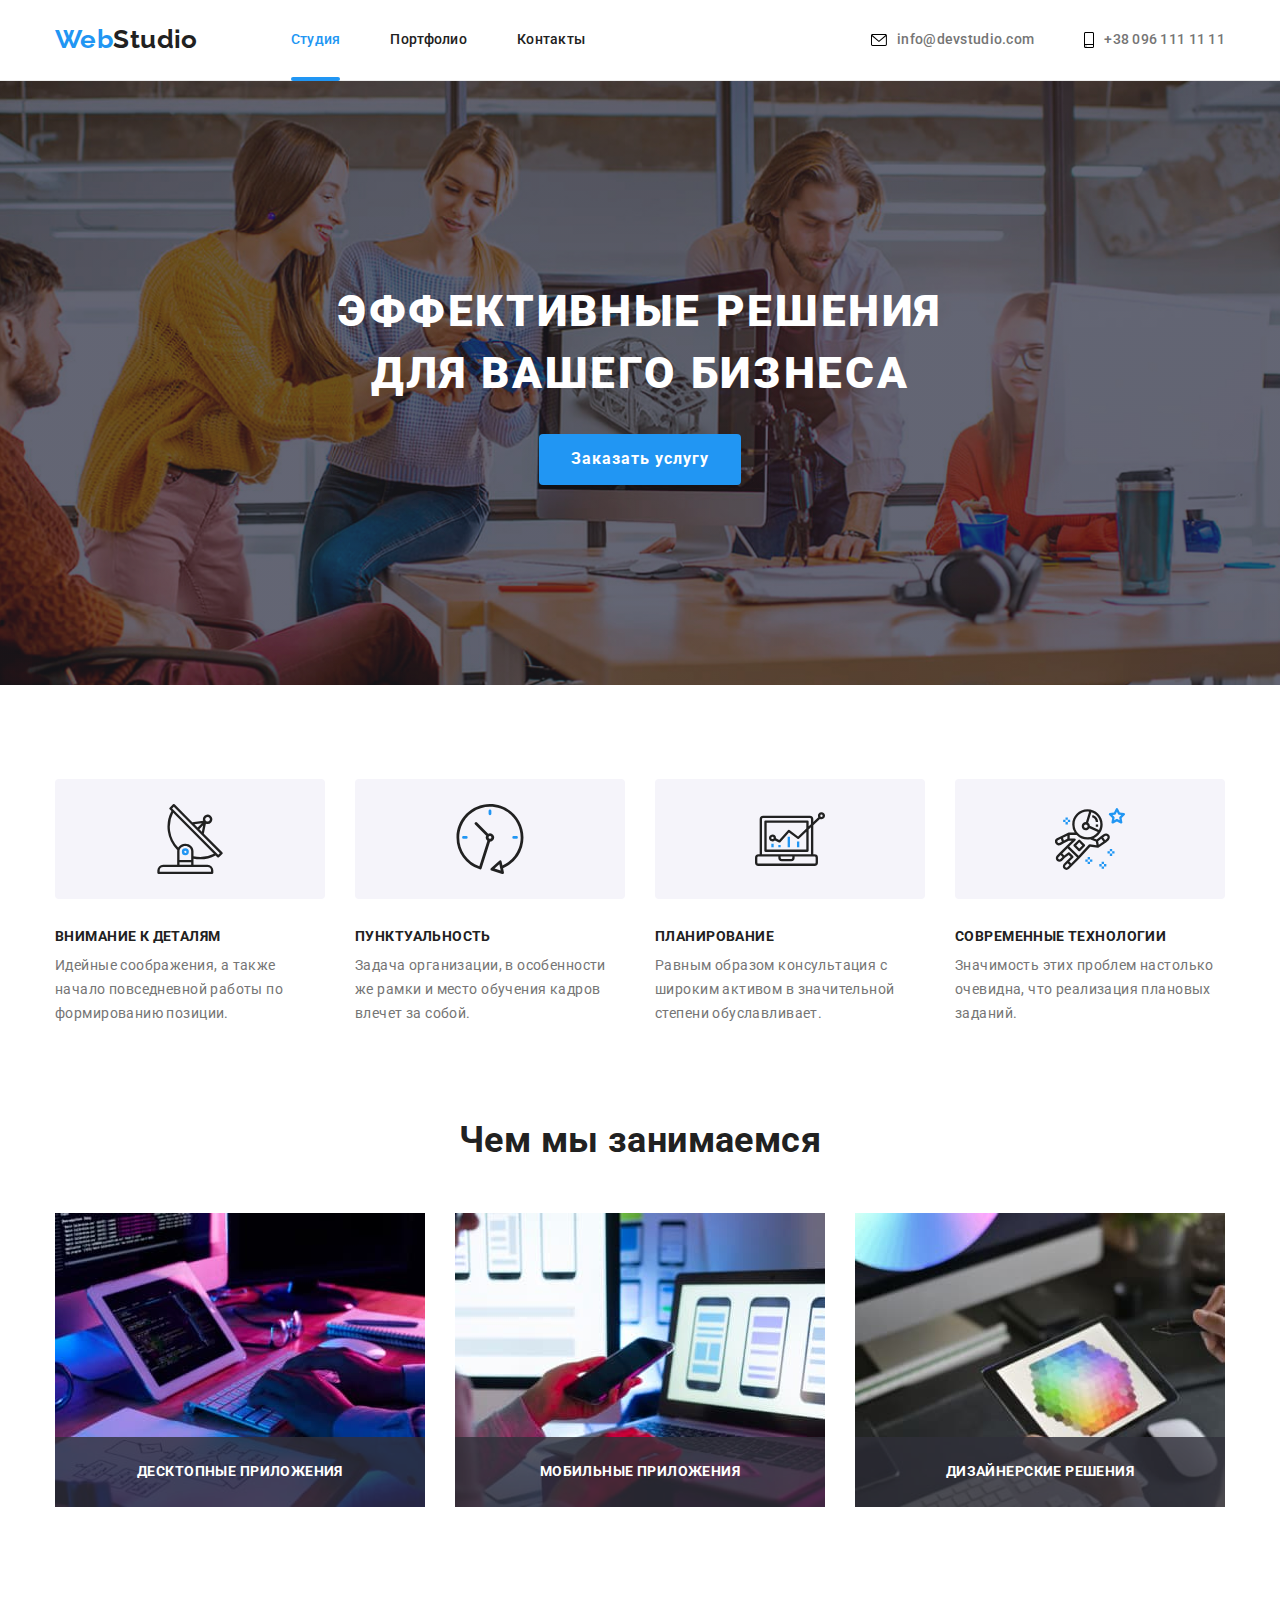
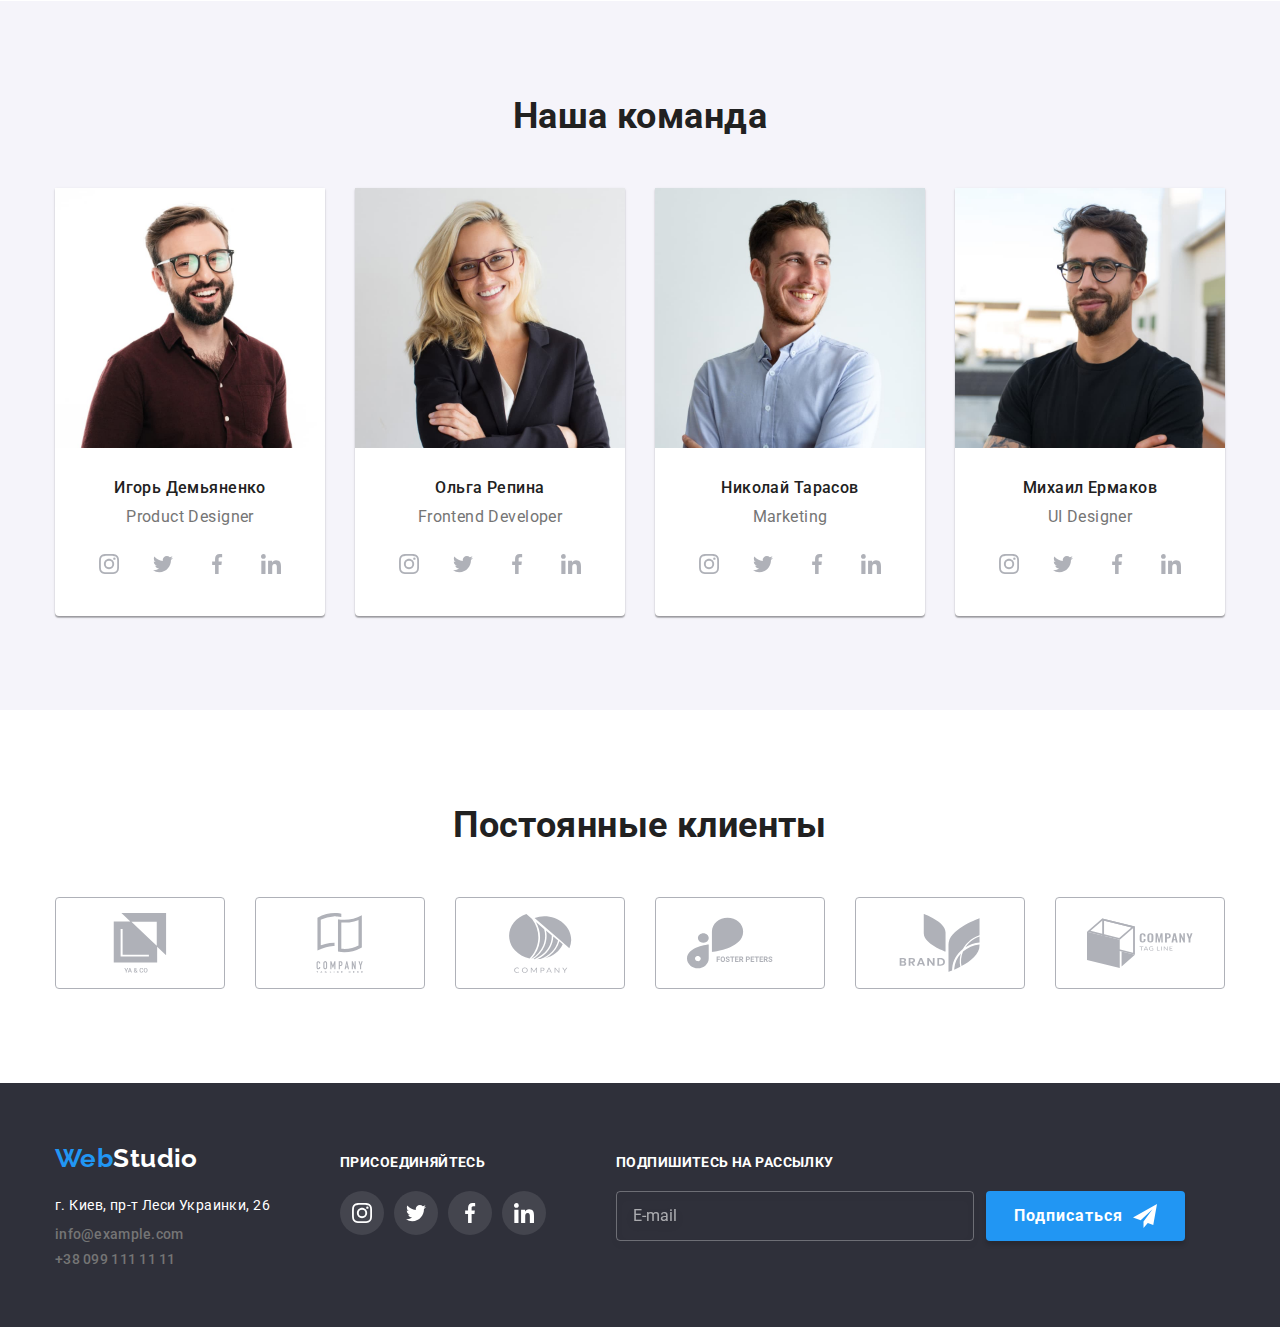
==== commit b123e753: "fix" ====
--- a/index.html
+++ b/index.html
@@ -11,7 +11,6 @@
 	<link
 		href="https://fonts.googleapis.com/css2?family=Raleway:wght@700&family=Roboto:wght@400;500;700;900&display=swap"
 		rel="stylesheet">
-	<link rel="stylesheet" href="./css/modern-normalize.css">
 	<link rel="stylesheet" href="./css/main.min.css">
 </head>
 
--- a/css/main.min.css
+++ b/css/main.min.css
@@ -1 +1 @@
-*{padding:0px;margin:0px;border:0px}*,*:before,*:after{box-sizing:border-box}html,body{height:100%;min-width:320px}body{color:var(--primary-color);font-family:"Roboto",sans-serif;font-size:14px;line-height:1.1;letter-spacing:.03em}input,button,textarea{font-family:inherit;font-size:inherit}button{cursor:pointer;color:inherit;background-color:inherit;outline:none}a{color:inherit}a:link,a:visited{text-decoration:none}a:hover{text-decoration:none}a:focus{outline:none}ul li{list-style:none}img{display:block;max-width:100%;height:auto}address{font-style:normal}h1,h2,h3,h4,h5,h6{font-weight:inherit;font-size:inherit}:root{--primary-color: #212121;--accent-color: #2196f3;--light-color: #757575;--white-color: #fff;--icon-color: #afb1b8;--primary-bg-color: #2f303a;--accent-bg-color: #2196f3;--light-bg-color: #f5f4fa;--white-bg-color: #fff;--btn-bg-color: #2196f3;--btn-bg-hover-color: #188ce8}.visually-hidden{position:absolute;width:1px;height:1px;margin:-1px;border:0;padding:0;white-space:nowrap;-webkit-clip-path:inset(100%);clip-path:inset(100%);clip:rect(0 0 0 0);overflow:hidden}.is-hidden{opacity:0;visibility:hidden;pointer-events:none}.backdrop{position:fixed;top:0;right:0;bottom:0;left:0;background-color:rgba(0,0,0,.2);transition:opacity 250ms cubic-bezier(0.4, 0, 0.2, 1),visibility 250ms cubic-bezier(0.4, 0, 0.2, 1)}.container{max-width:1200px;margin:0 auto;padding:0 15px}.logo{display:block;font-family:"Raleway";font-weight:700;font-size:26px;line-height:1.2}.logo__color{color:var(--accent-color)}.menu__list{display:flex;-moz-column-gap:50px;column-gap:50px}.menu__link{display:block;position:relative;font-weight:500;letter-spacing:.02em;padding:32px 0;transition:color 250ms cubic-bezier(0.4, 0, 0.2, 1)}.menu__link::after{content:"";position:absolute;left:0;bottom:-1.5px;width:100%;height:4px;border-radius:2px;background-color:var(--accent-color);transform:scale(0);transition:transform 250ms cubic-bezier(0.4, 0, 0.2, 1)}.menu__link:hover,.menu__link:focus{color:var(--accent-color)}.menu__link:hover::after,.menu__link:focus::after{transform:scale(1)}.menu__link--active{color:var(--accent-color)}.menu__link--active::after{transform:scale(1)}.contacts-link{font-weight:500;letter-spacing:.02em;color:var(--light-color);transition:color 250ms cubic-bezier(0.4, 0, 0.2, 1)}.contacts-link:hover,.contacts-link:focus{color:var(--accent-color)}.section{padding:94px 0}.button{display:block;padding:10px 32px;background-color:var(--btn-bg-color);box-shadow:0px 4px 4px rgba(0,0,0,.15);border-radius:4px;font-weight:700;font-size:16px;line-height:1.9;letter-spacing:.06em;color:var(--white-color);transition:background-color 250ms cubic-bezier(0.4, 0, 0.2, 1),box-shadow 250ms cubic-bezier(0.4, 0, 0.2, 1),color 250ms cubic-bezier(0.4, 0, 0.2, 1)}.button:hover,.button:focus{background-color:var(--btn-bg-hover-color);box-shadow:5px 10px 10px rgba(0,0,0,.35)}.title{text-align:center;font-weight:700;font-size:36px;line-height:1.2}.social{display:flex;-moz-column-gap:10px;column-gap:10px}.social__link{display:flex;justify-content:center;align-items:center;width:44px;height:44px;border-radius:100%;transition:background-color 250ms cubic-bezier(0.4, 0, 0.2, 1)}.social__link:hover,.social__link:focus{background-color:var(--accent-bg-color)}.social__link:hover .social__icon,.social__link:focus .social__icon{fill:var(--white-color)}.social__link--bg{background-color:rgba(255,255,255,.1)}.social__icon{fill:var(--icon-color);transition:fill 250ms cubic-bezier(0.4, 0, 0.2, 1)}.social__icon--white{fill:var(--white-color)}.social--center{justify-content:center}.subscribe-form{display:flex;-moz-column-gap:12px;column-gap:12px}.subscribe-form__input{padding:15px 16px;width:358px;height:50px;border:1px solid rgba(255,255,255,.3);filter:drop-shadow(0px 4px 4px rgba(0, 0, 0, 0.15));border-radius:4px;outline:none;background-color:inherit;color:var(--white-color);transition:border-color 250ms cubic-bezier(0.4, 0, 0.2, 1)}.subscribe-form__input::-moz-placeholder{font-size:16px;line-height:1.3;color:rgba(255,255,255,.6)}.subscribe-form__input:-ms-input-placeholder{font-size:16px;line-height:1.3;color:rgba(255,255,255,.6)}.subscribe-form__input::placeholder{font-size:16px;line-height:1.3;color:rgba(255,255,255,.6)}.subscribe-form__input:focus{border-color:var(--accent-color)}.subscribe-form__btn{display:flex;justify-content:center;align-items:center;-moz-column-gap:10px;column-gap:10px;padding:10px 28px}.subscribe-form__btn:hover,.subscribe-form__btn:focus{box-shadow:0px 4px 4px rgba(0,0,0,.15)}.subscribe-form__icon{fill:var(--white-color)}.catalog-portfolio{display:flex;flex-wrap:wrap;gap:30px}.catalog-portfolio__item{flex-basis:calc((100% - 60px)/3)}.catalog-portfolio__link{transition:box-shadow 250ms cubic-bezier(0.4, 0, 0.2, 1)}.catalog-portfolio__link:hover,.catalog-portfolio__link:focus{display:block;box-shadow:0px 1px 1px rgba(0,0,0,.12),0px 4px 4px rgba(0,0,0,.06),1px 4px 6px rgba(0,0,0,.16)}.catalog-portfolio__link:hover .catalog-portfolio__overlay,.catalog-portfolio__link:focus .catalog-portfolio__overlay{transform:translateY(0)}.catalog-portfolio__box{position:relative;overflow:hidden}.catalog-portfolio__overlay{position:absolute;top:0;left:0;width:100%;height:100%;background-color:rgba(33,150,243,.9);display:flex;justify-content:center;align-items:center;transform:translateY(100%);transition:transform 250ms cubic-bezier(0.4, 0, 0.2, 1)}.catalog-portfolio__description{font-size:18px;line-height:1.6;color:var(--white-color);max-width:322px}.catalog-portfolio__content{padding:20px 24px;border:1px solid #eee;border-top:none;position:relative;z-index:10}.catalog-portfolio__title{font-weight:700;font-size:18px;line-height:1.9;letter-spacing:.06em;margin-bottom:4px}.catalog-portfolio__chapter{font-size:16px;line-height:1.7;color:var(--light-color)}.modal{position:absolute;top:50%;left:50%;transform:translate(-50%, -50%) scale(1);width:528px;height:581px;border-radius:4px;background-color:var(--white-bg-color);transition:transform 250ms cubic-bezier(0.4, 0, 0.2, 1)}.modal__close{position:absolute;top:8px;right:8px;width:30px;height:30px;border-radius:100%;display:flex;justify-content:center;align-items:center;border:1px solid rgba(0,0,0,.1);transition:border-color 250ms cubic-bezier(0.4, 0, 0.2, 1)}.modal__close:hover .modal__icon,.modal__close:focus .modal__icon{fill:var(--accent-color)}.modal__icon{transition:fill 250ms cubic-bezier(0.4, 0, 0.2, 1)}.modal__content{padding:40px}.modal__title{font-weight:700;font-size:20px;line-height:1.2;text-align:center;margin-bottom:12px}.backdrop.is-hidden .modal{transform:translate(-50%, -50%) scale(0.3)}.modal-form__label{display:block;position:relative}.modal-form__label:not(:last-child){margin-bottom:10px}.modal-form__label:focus-within .modal-form__input{border-color:var(--accent-color)}.modal-form__label:focus-within .modal-form__icon{fill:var(--accent-color)}.modal-form__label-text{display:block;font-size:12px;line-height:1.2;letter-spacing:.01em;color:var(--light-color);margin-bottom:4px}.modal-form__input{display:block;width:100%;border:1px solid rgba(33,33,33,.2);border-radius:4px;padding:12px 42px;outline:none;transition:border-color 250ms cubic-bezier(0.4, 0, 0.2, 1)}.modal-form__input--message{padding:12px 16px;height:120px;resize:none}.modal-form__input--message::-moz-placeholder{letter-spacing:.01em;color:rgba(117,117,117,.5)}.modal-form__input--message:-ms-input-placeholder{letter-spacing:.01em;color:rgba(117,117,117,.5)}.modal-form__input--message::placeholder{letter-spacing:.01em;color:rgba(117,117,117,.5)}.modal-form__icon{position:absolute;top:50%;left:12px;transition:fill 250ms cubic-bezier(0.4, 0, 0.2, 1)}.modal-form__label-check{display:flex;justify-content:center;align-items:center;-moz-column-gap:8px;column-gap:8px;margin:20px 0 30px 0}.modal-form__input-check{position:absolute;z-index:-1;opacity:0}.modal-form__input-check:checked+.modal-form__icon-check{background-color:var(--accent-color);border-color:rgba(0,0,0,0)}.modal-form__icon-check{fill:var(--white-color);width:16px;height:16px;border:2px solid var(--primary-color);border-radius:4px;transition:border-color 250ms cubic-bezier(0.4, 0, 0.2, 1),box-shadow 250ms cubic-bezier(0.4, 0, 0.2, 1),background-color 250ms cubic-bezier(0.4, 0, 0.2, 1),box-shadow 250ms cubic-bezier(0.4, 0, 0.2, 1)}.modal-form__terms{line-height:1.7;color:var(--light-color)}.modal-form__terms-link{color:var(--accent-color);text-decoration:underline !important}.modal-form__btn{margin:0 auto;padding:10px 55px}.modal-form__btn:hover,.modal-form__btn:focus{box-shadow:0px 4px 4px rgba(0,0,0,.15)}.header{border-bottom:1px solid #ececec}.header__inner{display:flex;align-items:center}.header__menu{margin-left:93px}.header__list{display:flex;-moz-column-gap:50px;column-gap:50px;margin-left:auto}.header__link{display:flex;align-items:center;-moz-column-gap:10px;column-gap:10px;padding:32px 0}.header__link:hover .header__icon,.header__link:focus .header__icon{fill:var(--accent-color)}.header__icon{transition:fill 250ms cubic-bezier(0.4, 0, 0.2, 1)}.footer{background-color:var(--primary-bg-color);padding:60px 0}.footer__inner{display:flex;align-items:baseline;-moz-column-gap:70px;column-gap:70px}.footer__logo{color:var(--white-color);margin-bottom:20px}.footer__address{line-height:1.7;color:var(--white-color);margin-bottom:9px}.footer__item:not(:last-child){margin-bottom:9px}.footer__title{display:block;font-weight:700;text-transform:uppercase;color:var(--white-color);margin-bottom:20px}.hero{background-color:var(--primary-bg-color);background-image:linear-gradient(to right, rgba(47, 48, 58, 0.4), rgba(47, 48, 58, 0.4)),url("../images/hero/bg.jpg");background-repeat:no-repeat;background-size:cover;background-position:top center;padding:200px 0;max-width:1600px;margin:0 auto}.hero__title{font-weight:900;font-size:44px;line-height:1.4;letter-spacing:.06em;text-transform:uppercase;color:var(--white-color);text-align:center;max-width:700px;margin:0 auto 30px}.hero__btn{margin:0 auto}.benefits{padding-bottom:47px}.benefits__list{display:flex;-moz-column-gap:30px;column-gap:30px}.benefits__item{flex-basis:calc((100% - 90px)/4)}.benefits__box{height:120px;display:flex;justify-content:center;align-items:center;margin-bottom:30px;background-color:var(--light-bg-color);border-radius:4px}.benefits__icon{display:block}.benefits__title{font-weight:700;text-transform:uppercase;margin-bottom:10px}.benefits__text{line-height:1.7;color:var(--light-color)}.services{padding-top:47px}.services__title{margin-bottom:50px}.services__list{display:flex;-moz-column-gap:30px;column-gap:30px}.services__item{flex-basis:calc((100% - 60px)/3);position:relative}.services__name{position:absolute;left:0;bottom:0;width:100%;height:70px;background-color:rgba(47,48,58,.8);font-weight:700;color:var(--white-color);text-transform:uppercase;display:flex;justify-content:center;align-items:center}.team{background-color:var(--light-bg-color)}.team__title{margin-bottom:50px}.team__list{display:flex;-moz-column-gap:30px;column-gap:30px}.team__item{flex-basis:calc((100% - 90px)/4);box-shadow:0px 1px 3px rgba(0,0,0,.12),0px 1px 1px rgba(0,0,0,.14),0px 2px 1px rgba(0,0,0,.2);border-radius:0px 0px 4px 4px}.team__content{font-size:16px;line-height:1.2;padding:30px 0;text-align:center}.team__name{font-weight:500;margin-bottom:10px}.team__dev{color:var(--light-color);margin-bottom:16px}.clients__title{margin-bottom:50px}.clients__list{display:flex;-moz-column-gap:30px;column-gap:30px}.clients__item{flex-basis:calc((100% - 150px)/6)}.clients__link{height:92px;display:flex;justify-content:center;align-items:center;border:1px solid var(--icon-color);border-radius:4px;transition:border-color 250ms cubic-bezier(0.4, 0, 0.2, 1)}.clients__link:hover,.clients__link:focus{border-color:var(--accent-color)}.clients__link:hover .clients__icon,.clients__link:focus .clients__icon{fill:var(--accent-color)}.clients__icon{fill:var(--icon-color);transition:fill 250ms cubic-bezier(0.4, 0, 0.2, 1)}.portfolio__list{display:flex;justify-content:center;align-items:center;-moz-column-gap:8px;column-gap:8px;margin-bottom:50px}.portfolio__btn{color:var(--primare-color);background-color:var(--light-bg-color);font-weight:500;line-height:1.6;padding:6px 22px;box-shadow:none}.portfolio__btn:hover,.portfolio__btn:focus{box-shadow:0px 3px 1px rgba(0,0,0,.1),0px 1px 2px rgba(0,0,0,.08),0px 2px 2px rgba(0,0,0,.12);color:var(--white-color)}.portfolio__btn--active{background-color:var(--accent-bg-color);box-shadow:0px 3px 1px rgba(0,0,0,.1),0px 1px 2px rgba(0,0,0,.08),0px 2px 2px rgba(0,0,0,.12);color:var(--white-color)}+*{padding:0px;margin:0px;border:0px}*,*:before,*:after{box-sizing:border-box}html,body{height:100%;min-width:320px}body{color:var(--primary-color);font-family:"Roboto",sans-serif;font-size:14px;line-height:1.1;letter-spacing:.03em}input,button,textarea{font-family:inherit;font-size:inherit}button{cursor:pointer;color:inherit;background-color:inherit;outline:none}a{color:inherit}a:link,a:visited{text-decoration:none}a:hover{text-decoration:none}a:focus{outline:none}ul li{list-style:none}img{display:block;max-width:100%;height:auto}address{font-style:normal}h1,h2,h3,h4,h5,h6{font-weight:inherit;font-size:inherit}:root{--primary-color: #212121;--accent-color: #2196f3;--light-color: #757575;--white-color: #fff;--icon-color: #afb1b8;--primary-bg-color: #2f303a;--accent-bg-color: #2196f3;--light-bg-color: #f5f4fa;--white-bg-color: #fff;--btn-bg-color: #2196f3;--btn-bg-hover-color: #188ce8}.visually-hidden{position:absolute;width:1px;height:1px;margin:-1px;border:0;padding:0;white-space:nowrap;-webkit-clip-path:inset(100%);clip-path:inset(100%);clip:rect(0 0 0 0);overflow:hidden}.is-hidden{opacity:0;visibility:hidden;pointer-events:none}.backdrop{position:fixed;top:0;right:0;bottom:0;left:0;background-color:rgba(0,0,0,.2);transition:opacity 250ms cubic-bezier(0.4, 0, 0.2, 1),visibility 250ms cubic-bezier(0.4, 0, 0.2, 1)}.container{max-width:1200px;margin:0 auto;padding:0 15px}.logo{display:block;font-family:"Raleway";font-weight:700;font-size:26px;line-height:1.2}.logo__color{color:var(--accent-color)}.menu__list{display:flex;-moz-column-gap:50px;column-gap:50px}.menu__link{display:block;position:relative;font-weight:500;letter-spacing:.02em;padding:32px 0;transition:color 250ms cubic-bezier(0.4, 0, 0.2, 1)}.menu__link::after{content:"";position:absolute;left:0;bottom:-1.5px;width:100%;height:4px;border-radius:2px;background-color:var(--accent-color);transform:scale(0);transition:transform 250ms cubic-bezier(0.4, 0, 0.2, 1)}.menu__link:hover,.menu__link:focus{color:var(--accent-color)}.menu__link:hover::after,.menu__link:focus::after{transform:scale(1)}.menu__link--active{color:var(--accent-color)}.menu__link--active::after{transform:scale(1)}.contacts-link{font-weight:500;letter-spacing:.02em;color:var(--light-color);transition:color 250ms cubic-bezier(0.4, 0, 0.2, 1)}.contacts-link:hover,.contacts-link:focus{color:var(--accent-color)}.section{padding:94px 0}.button{display:block;padding:10px 32px;background-color:var(--btn-bg-color);box-shadow:0px 4px 4px rgba(0,0,0,.15);border-radius:4px;font-weight:700;font-size:16px;line-height:1.9;letter-spacing:.06em;color:var(--white-color);transition:background-color 250ms cubic-bezier(0.4, 0, 0.2, 1),box-shadow 250ms cubic-bezier(0.4, 0, 0.2, 1),color 250ms cubic-bezier(0.4, 0, 0.2, 1)}.button:hover,.button:focus{background-color:var(--btn-bg-hover-color);box-shadow:5px 10px 10px rgba(0,0,0,.35)}.title{text-align:center;font-weight:700;font-size:36px;line-height:1.2}.social{display:flex;-moz-column-gap:10px;column-gap:10px}.social__link{display:flex;justify-content:center;align-items:center;width:44px;height:44px;border-radius:100%;transition:background-color 250ms cubic-bezier(0.4, 0, 0.2, 1)}.social__link:hover,.social__link:focus{background-color:var(--accent-bg-color)}.social__link:hover .social__icon,.social__link:focus .social__icon{fill:var(--white-color)}.social__link--bg{background-color:rgba(255,255,255,.1)}.social__icon{fill:var(--icon-color);transition:fill 250ms cubic-bezier(0.4, 0, 0.2, 1)}.social__icon--white{fill:var(--white-color)}.social--center{justify-content:center}.subscribe-form{display:flex;-moz-column-gap:12px;column-gap:12px}.subscribe-form__input{padding:15px 16px;width:358px;height:50px;border:1px solid rgba(255,255,255,.3);filter:drop-shadow(0px 4px 4px rgba(0, 0, 0, 0.15));border-radius:4px;outline:none;background-color:inherit;color:var(--white-color);transition:border-color 250ms cubic-bezier(0.4, 0, 0.2, 1)}.subscribe-form__input::-moz-placeholder{font-size:16px;line-height:1.3;color:rgba(255,255,255,.6)}.subscribe-form__input:-ms-input-placeholder{font-size:16px;line-height:1.3;color:rgba(255,255,255,.6)}.subscribe-form__input::placeholder{font-size:16px;line-height:1.3;color:rgba(255,255,255,.6)}.subscribe-form__input:focus{border-color:var(--accent-color)}.subscribe-form__btn{display:flex;justify-content:center;align-items:center;-moz-column-gap:10px;column-gap:10px;padding:10px 28px}.subscribe-form__btn:hover,.subscribe-form__btn:focus{box-shadow:0px 4px 4px rgba(0,0,0,.15)}.subscribe-form__icon{fill:var(--white-color)}.catalog-portfolio{display:flex;flex-wrap:wrap;gap:30px}.catalog-portfolio__item{flex-basis:calc((100% - 60px)/3)}.catalog-portfolio__link{transition:box-shadow 250ms cubic-bezier(0.4, 0, 0.2, 1)}.catalog-portfolio__link:hover,.catalog-portfolio__link:focus{display:block;box-shadow:0px 1px 1px rgba(0,0,0,.12),0px 4px 4px rgba(0,0,0,.06),1px 4px 6px rgba(0,0,0,.16)}.catalog-portfolio__link:hover .catalog-portfolio__overlay,.catalog-portfolio__link:focus .catalog-portfolio__overlay{transform:translateY(0)}.catalog-portfolio__box{position:relative;overflow:hidden}.catalog-portfolio__overlay{position:absolute;top:0;left:0;width:100%;height:100%;background-color:rgba(33,150,243,.9);display:flex;justify-content:center;align-items:center;transform:translateY(100%);transition:transform 250ms cubic-bezier(0.4, 0, 0.2, 1)}.catalog-portfolio__description{font-size:18px;line-height:1.6;color:var(--white-color);max-width:322px}.catalog-portfolio__content{padding:20px 24px;border:1px solid #eee;border-top:none;position:relative;z-index:10}.catalog-portfolio__title{font-weight:700;font-size:18px;line-height:1.9;letter-spacing:.06em;margin-bottom:4px}.catalog-portfolio__chapter{font-size:16px;line-height:1.7;color:var(--light-color)}.modal{position:absolute;top:50%;left:50%;transform:translate(-50%, -50%) scale(1);width:528px;height:581px;border-radius:4px;background-color:var(--white-bg-color);transition:transform 250ms cubic-bezier(0.4, 0, 0.2, 1)}.modal__close{position:absolute;top:8px;right:8px;width:30px;height:30px;border-radius:100%;display:flex;justify-content:center;align-items:center;border:1px solid rgba(0,0,0,.1);transition:border-color 250ms cubic-bezier(0.4, 0, 0.2, 1)}.modal__close:hover .modal__icon,.modal__close:focus .modal__icon{fill:var(--accent-color)}.modal__icon{transition:fill 250ms cubic-bezier(0.4, 0, 0.2, 1)}.modal__content{padding:40px}.modal__title{font-weight:700;font-size:20px;line-height:1.2;text-align:center;margin-bottom:12px}.backdrop.is-hidden .modal{transform:translate(-50%, -50%) scale(0.3)}.modal-form__label{display:block;position:relative}.modal-form__label:not(:last-child){margin-bottom:10px}.modal-form__label:focus-within .modal-form__input{border-color:var(--accent-color)}.modal-form__label:focus-within .modal-form__icon{fill:var(--accent-color)}.modal-form__label-text{display:block;font-size:12px;line-height:1.2;letter-spacing:.01em;color:var(--light-color);margin-bottom:4px}.modal-form__input{display:block;width:100%;border:1px solid rgba(33,33,33,.2);border-radius:4px;padding:12px 42px;outline:none;transition:border-color 250ms cubic-bezier(0.4, 0, 0.2, 1)}.modal-form__input--message{padding:12px 16px;height:120px;resize:none}.modal-form__input--message::-moz-placeholder{letter-spacing:.01em;color:rgba(117,117,117,.5)}.modal-form__input--message:-ms-input-placeholder{letter-spacing:.01em;color:rgba(117,117,117,.5)}.modal-form__input--message::placeholder{letter-spacing:.01em;color:rgba(117,117,117,.5)}.modal-form__icon{position:absolute;top:50%;left:12px;transition:fill 250ms cubic-bezier(0.4, 0, 0.2, 1)}.modal-form__label-check{display:flex;justify-content:center;align-items:center;-moz-column-gap:8px;column-gap:8px;margin:20px 0 30px 0}.modal-form__input-check{position:absolute;z-index:-1;opacity:0}.modal-form__input-check:checked+.modal-form__icon-check{background-color:var(--accent-color);border-color:rgba(0,0,0,0)}.modal-form__icon-check{fill:var(--white-color);width:16px;height:16px;border:2px solid var(--primary-color);border-radius:4px;transition:border-color 250ms cubic-bezier(0.4, 0, 0.2, 1),box-shadow 250ms cubic-bezier(0.4, 0, 0.2, 1),background-color 250ms cubic-bezier(0.4, 0, 0.2, 1),box-shadow 250ms cubic-bezier(0.4, 0, 0.2, 1)}.modal-form__terms{line-height:1.7;color:var(--light-color)}.modal-form__terms-link{color:var(--accent-color);text-decoration:underline !important}.modal-form__btn{margin:0 auto;padding:10px 55px}.modal-form__btn:hover,.modal-form__btn:focus{box-shadow:0px 4px 4px rgba(0,0,0,.15)}.header{border-bottom:1px solid #ececec}.header__inner{display:flex;align-items:center}.header__menu{margin-left:93px}.header__list{display:flex;-moz-column-gap:50px;column-gap:50px;margin-left:auto}.header__link{display:flex;align-items:center;-moz-column-gap:10px;column-gap:10px;padding:32px 0}.header__link:hover .header__icon,.header__link:focus .header__icon{fill:var(--accent-color)}.header__icon{transition:fill 250ms cubic-bezier(0.4, 0, 0.2, 1)}.footer{background-color:var(--primary-bg-color);padding:60px 0}.footer__inner{display:flex;align-items:baseline;-moz-column-gap:70px;column-gap:70px}.footer__logo{color:var(--white-color);margin-bottom:20px}.footer__address{line-height:1.7;color:var(--white-color);margin-bottom:9px}.footer__item:not(:last-child){margin-bottom:9px}.footer__title{display:block;font-weight:700;text-transform:uppercase;color:var(--white-color);margin-bottom:20px}.hero{background-color:var(--primary-bg-color);background-image:linear-gradient(to right, rgba(47, 48, 58, 0.4), rgba(47, 48, 58, 0.4)),url("../images/hero/bg.jpg");background-repeat:no-repeat;background-size:cover;background-position:top center;padding:200px 0;max-width:1600px;margin:0 auto}.hero__title{font-weight:900;font-size:44px;line-height:1.4;letter-spacing:.06em;text-transform:uppercase;color:var(--white-color);text-align:center;max-width:700px;margin:0 auto 30px}.hero__btn{margin:0 auto}.benefits{padding-bottom:47px}.benefits__list{display:flex;-moz-column-gap:30px;column-gap:30px}.benefits__item{flex-basis:calc((100% - 90px)/4)}.benefits__box{height:120px;display:flex;justify-content:center;align-items:center;margin-bottom:30px;background-color:var(--light-bg-color);border-radius:4px}.benefits__icon{display:block}.benefits__title{font-weight:700;text-transform:uppercase;margin-bottom:10px}.benefits__text{line-height:1.7;color:var(--light-color)}.services{padding-top:47px}.services__title{margin-bottom:50px}.services__list{display:flex;-moz-column-gap:30px;column-gap:30px}.services__item{flex-basis:calc((100% - 60px)/3);position:relative}.services__name{position:absolute;left:0;bottom:0;width:100%;height:70px;background-color:rgba(47,48,58,.8);font-weight:700;color:var(--white-color);text-transform:uppercase;display:flex;justify-content:center;align-items:center}.team{background-color:var(--light-bg-color)}.team__title{margin-bottom:50px}.team__list{display:flex;-moz-column-gap:30px;column-gap:30px}.team__item{flex-basis:calc((100% - 90px)/4);box-shadow:0px 1px 3px rgba(0,0,0,.12),0px 1px 1px rgba(0,0,0,.14),0px 2px 1px rgba(0,0,0,.2);border-radius:0px 0px 4px 4px;background-color:var(--white-bg-color)}.team__content{font-size:16px;line-height:1.2;padding:30px 0;text-align:center}.team__name{font-weight:500;margin-bottom:10px}.team__dev{color:var(--light-color);margin-bottom:16px}.clients__title{margin-bottom:50px}.clients__list{display:flex;-moz-column-gap:30px;column-gap:30px}.clients__item{flex-basis:calc((100% - 150px)/6)}.clients__link{height:92px;display:flex;justify-content:center;align-items:center;border:1px solid var(--icon-color);border-radius:4px;transition:border-color 250ms cubic-bezier(0.4, 0, 0.2, 1)}.clients__link:hover,.clients__link:focus{border-color:var(--accent-color)}.clients__link:hover .clients__icon,.clients__link:focus .clients__icon{fill:var(--accent-color)}.clients__icon{fill:var(--icon-color);transition:fill 250ms cubic-bezier(0.4, 0, 0.2, 1)}.portfolio__list{display:flex;justify-content:center;align-items:center;-moz-column-gap:8px;column-gap:8px;margin-bottom:50px}.portfolio__btn{color:var(--primare-color);background-color:var(--light-bg-color);font-weight:500;line-height:1.6;padding:6px 22px;box-shadow:none}.portfolio__btn:hover,.portfolio__btn:focus{box-shadow:0px 3px 1px rgba(0,0,0,.1),0px 1px 2px rgba(0,0,0,.08),0px 2px 2px rgba(0,0,0,.12);color:var(--white-color)}.portfolio__btn--active{background-color:var(--accent-bg-color);box-shadow:0px 3px 1px rgba(0,0,0,.1),0px 1px 2px rgba(0,0,0,.08),0px 2px 2px rgba(0,0,0,.12);color:var(--white-color)}